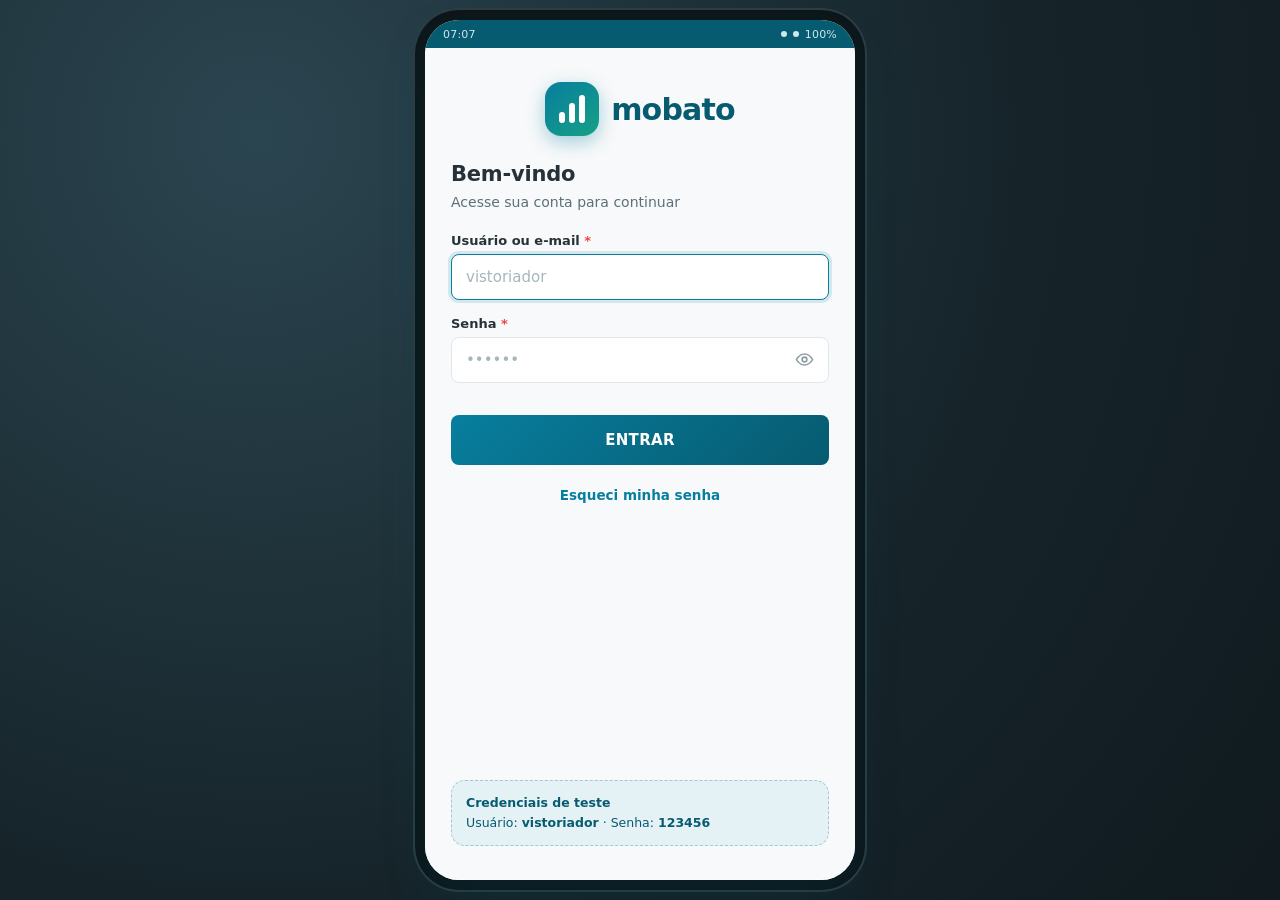
==== mobato-vistoria-single-file.html @ 7d68474b "Add files via upload" ====
<!DOCTYPE html>
<html lang="pt-BR">
<head>
  <meta charset="UTF-8">
  <meta name="viewport" content="width=device-width, initial-scale=1, maximum-scale=1, viewport-fit=cover">
  <meta name="description" content="Mobato — simulação de aplicativo de vistoria veicular para testes de QA.">
  <title>Mobato · Vistoria Veicular</title>
  <style>
/* =========================================================
   MOBATO — Vistoria Veicular
   Folha de estilo única (mobile first + moldura de celular)
   ========================================================= */

/* ---------- 1. Tokens ---------- */
:root {
  --petroleo: #075B70;
  --petroleo-escuro: #04424f;
  --azul: #087E9E;
  --azul-claro: #e4f1f5;
  --verde: #16A085;
  --sucesso: #22C55E;
  --sucesso-fundo: #e9fbf0;
  --erro: #EF4444;
  --erro-fundo: #fdecec;
  --alerta: #F59E0B;
  --alerta-fundo: #fef5e6;
  --cinza-claro: #F4F7F8;
  --cinza-borda: #dfe7ea;
  --cinza-medio: #8b9ba1;
  --texto: #263238;
  --texto-suave: #5d7079;
  --fundo: #F7F9FA;
  --branco: #ffffff;

  --raio-sm: 8px;
  --raio: 14px;
  --raio-lg: 20px;

  --sombra-sm: 0 1px 2px rgba(38, 50, 56, .06);
  --sombra: 0 2px 10px rgba(38, 50, 56, .08);
  --sombra-md: 0 6px 20px rgba(38, 50, 56, .12);
  --sombra-lg: 0 18px 40px rgba(4, 66, 79, .25);

  --fonte: "Segoe UI", system-ui, -apple-system, Roboto, "Helvetica Neue", Arial, sans-serif;

  --altura-header: 62px;
}

* { box-sizing: border-box; }

html, body {
  margin: 0;
  padding: 0;
  height: 100%;
}

body {
  font-family: var(--fonte);
  color: var(--texto);
  background: #1b2c33;
  background-image: radial-gradient(circle at 20% 15%, #2b4550 0%, #16242a 60%, #101a1f 100%);
  -webkit-font-smoothing: antialiased;
  display: flex;
  align-items: center;
  justify-content: center;
  overflow: hidden;
}

button, input, select, textarea { font-family: inherit; font-size: 100%; }

:focus-visible {
  outline: 3px solid var(--azul);
  outline-offset: 2px;
  border-radius: 4px;
}

/* ---------- 2. Moldura do celular ---------- */
.device-wrapper {
  display: flex;
  align-items: center;
  justify-content: center;
  width: 100%;
  height: 100%;
  padding: 20px;
}

.container-app {
  position: relative;
  width: 100%;
  max-width: 430px;
  height: 100%;
  max-height: 900px;
  min-height: 560px;
  background: var(--fundo);
  border-radius: 34px;
  overflow: hidden;
  box-shadow: var(--sombra-lg), 0 0 0 10px #0d161a, 0 0 0 12px #2c3d44;
  display: flex;
  flex-direction: column;
}

.status-bar {
  height: 28px;
  flex: 0 0 28px;
  background: var(--petroleo);
  color: #cfe7ed;
  display: flex;
  align-items: center;
  justify-content: space-between;
  padding: 0 18px;
  font-size: 11px;
  letter-spacing: .2px;
}
.status-bar .sb-icons { display: flex; gap: 6px; align-items: center; }
.status-bar .sb-dot { width: 6px; height: 6px; border-radius: 50%; background: #cfe7ed; }

.app-viewport {
  position: relative;
  flex: 1 1 auto;
  overflow: hidden;
}

@media (max-width: 520px) {
  body { background: var(--fundo); }
  .device-wrapper { padding: 0; }
  .container-app {
    max-width: 100%;
    max-height: none;
    border-radius: 0;
    box-shadow: none;
    height: 100%;
  }
}

/* ---------- 3. Telas ---------- */
.screen {
  position: absolute;
  inset: 0;
  display: none;
  flex-direction: column;
  background: var(--fundo);
}
.screen.active { display: flex; }

.app-header {
  flex: 0 0 auto;
  min-height: var(--altura-header);
  background: var(--petroleo);
  color: #fff;
  display: flex;
  align-items: center;
  gap: 10px;
  padding: 10px 16px;
}
.app-header .header-titles { min-width: 0; }
.app-header h1 {
  margin: 0;
  font-size: 17px;
  font-weight: 600;
  line-height: 1.2;
  white-space: nowrap;
  overflow: hidden;
  text-overflow: ellipsis;
}
.app-header p {
  margin: 2px 0 0;
  font-size: 11.5px;
  color: #b8d9e2;
  line-height: 1.2;
}
.app-header .header-spacer { margin-left: auto; }

.icon-btn {
  width: 38px;
  height: 38px;
  border: 0;
  border-radius: 50%;
  background: rgba(255, 255, 255, .12);
  color: #fff;
  display: inline-flex;
  align-items: center;
  justify-content: center;
  cursor: pointer;
  flex: 0 0 auto;
  transition: background .15s;
}
.icon-btn:hover { background: rgba(255, 255, 255, .22); }
.icon-btn svg { width: 20px; height: 20px; }

.screen-body {
  flex: 1 1 auto;
  overflow-y: auto;
  overflow-x: hidden;
  -webkit-overflow-scrolling: touch;
  padding: 20px 18px 28px;
}
.screen-footer {
  flex: 0 0 auto;
  padding: 12px 18px 16px;
  background: var(--branco);
  border-top: 1px solid var(--cinza-borda);
  box-shadow: 0 -4px 14px rgba(38, 50, 56, .06);
}

/* ---------- 4. Tipografia auxiliar ---------- */
.titulo-tela { margin: 0 0 6px; font-size: 21px; font-weight: 700; letter-spacing: -.2px; }
.subtitulo-tela { margin: 0 0 20px; font-size: 14px; color: var(--texto-suave); line-height: 1.5; max-width: 60ch; }
.secao-titulo {
  margin: 24px 0 10px;
  font-size: 12px;
  font-weight: 700;
  letter-spacing: .8px;
  color: var(--azul);
  text-transform: uppercase;
}
.secao-titulo:first-child { margin-top: 0; }
.texto-suave { color: var(--texto-suave); font-size: 13px; }

/* ---------- 5. Logo ---------- */
.logo {
  display: inline-flex;
  align-items: center;
  gap: 12px;
}
.logo-mark {
  width: 54px;
  height: 54px;
  border-radius: 16px;
  background: linear-gradient(140deg, var(--azul) 0%, var(--verde) 100%);
  display: flex;
  align-items: flex-end;
  justify-content: center;
  gap: 4px;
  padding: 13px 12px;
  box-shadow: 0 6px 18px rgba(8, 126, 158, .35);
}
.logo-mark span { width: 6px; background: #fff; border-radius: 3px; display: block; }
.logo-mark span:nth-child(1) { height: 40%; }
.logo-mark span:nth-child(2) { height: 72%; }
.logo-mark span:nth-child(3) { height: 100%; }
.logo-text { font-size: 30px; font-weight: 700; letter-spacing: -.8px; }
.logo-sm .logo-mark { width: 40px; height: 40px; border-radius: 12px; padding: 10px 9px; }
.logo-sm .logo-mark span { width: 4px; }
.logo-sm .logo-text { font-size: 22px; }

/* ---------- 6. Splash ---------- */
#screen-splash {
  background: linear-gradient(160deg, var(--petroleo) 0%, #056073 45%, var(--verde) 130%);
  align-items: center;
  justify-content: center;
  color: #fff;
  gap: 14px;
}
#screen-splash .logo-text { color: #fff; }
.splash-sub {
  font-size: 15px;
  letter-spacing: 3px;
  text-transform: uppercase;
  color: #b8e4dd;
  margin: 0;
}
.spinner {
  width: 28px;
  height: 28px;
  border: 3px solid rgba(255, 255, 255, .25);
  border-top-color: #fff;
  border-radius: 50%;
  animation: girar .8s linear infinite;
  margin-top: 26px;
}
.splash-versao { position: absolute; bottom: 24px; font-size: 11px; color: rgba(255, 255, 255, .6); }
@keyframes girar { to { transform: rotate(360deg); } }

/* ---------- 7. Login ---------- */
#screen-login .screen-body { padding: 34px 26px; display: flex; flex-direction: column; }
.login-topo { text-align: center; margin-bottom: 26px; }
.login-topo .logo { justify-content: center; }
.login-topo .logo-text { color: var(--petroleo); }
.login-dica {
  margin-top: auto;
  background: var(--azul-claro);
  border: 1px dashed #9ec9d6;
  border-radius: var(--raio);
  padding: 12px 14px;
  font-size: 12.5px;
  color: var(--petroleo);
  line-height: 1.6;
}
.login-dica strong { font-weight: 600; }
.link-btn {
  background: none;
  border: 0;
  color: var(--azul);
  font-size: 13.5px;
  font-weight: 600;
  cursor: pointer;
  padding: 10px;
  display: block;
  margin: 12px auto 0;
}
.link-btn:hover { text-decoration: underline; }

/* ---------- 8. Formulários ---------- */
.campo { margin-bottom: 16px; }
.campo label {
  display: block;
  font-size: 13px;
  font-weight: 600;
  margin-bottom: 6px;
  color: var(--texto);
}
.campo .obrigatorio { color: var(--erro); }
.campo input,
.campo select,
.campo textarea {
  width: 100%;
  padding: 13px 14px;
  border: 1.5px solid var(--cinza-borda);
  border-radius: var(--raio-sm);
  background: var(--branco);
  color: var(--texto);
  font-size: 15px;
  transition: border-color .15s, box-shadow .15s;
}
.campo textarea { resize: vertical; min-height: 78px; line-height: 1.5; }
.campo input:focus,
.campo select:focus,
.campo textarea:focus {
  border-color: var(--azul);
  box-shadow: 0 0 0 3px rgba(8, 126, 158, .15);
  outline: none;
}
.campo input::placeholder, .campo textarea::placeholder { color: #a7b6bc; }
.campo.erro input, .campo.erro select, .campo.erro textarea { border-color: var(--erro); background: #fffafa; }
.campo-erro {
  display: none;
  margin-top: 6px;
  font-size: 12.5px;
  color: var(--erro);
  line-height: 1.4;
}
.campo.erro .campo-erro { display: flex; gap: 5px; align-items: flex-start; }
.campo-ajuda { margin-top: 6px; font-size: 12px; color: var(--cinza-medio); }

.campo-senha { position: relative; }
.campo-senha input { padding-right: 46px; }
.toggle-senha {
  position: absolute;
  right: 6px;
  bottom: 5px;
  width: 38px;
  height: 38px;
  border: 0;
  background: none;
  color: var(--cinza-medio);
  cursor: pointer;
  border-radius: 50%;
  display: flex;
  align-items: center;
  justify-content: center;
}
.toggle-senha svg { width: 19px; height: 19px; }

.grid-2 { display: grid; grid-template-columns: 1fr 1fr; gap: 0 12px; }
.grid-2 .campo { min-width: 0; }

.alerta-inline {
  display: none;
  align-items: flex-start;
  gap: 9px;
  padding: 12px 14px;
  border-radius: var(--raio-sm);
  font-size: 13.5px;
  line-height: 1.45;
  margin-bottom: 16px;
}
.alerta-inline.visivel { display: flex; }
.alerta-inline svg { width: 18px; height: 18px; flex: 0 0 18px; margin-top: 1px; }
.alerta-inline.erro { background: var(--erro-fundo); color: #b42318; border: 1px solid #f7c9c9; }
.alerta-inline.sucesso { background: var(--sucesso-fundo); color: #14733c; border: 1px solid #b6ecca; }
.alerta-inline.info { background: var(--azul-claro); color: var(--petroleo); border: 1px solid #b6dbe6; }

/* ---------- 9. Botões ---------- */
.btn {
  width: 100%;
  border: 0;
  border-radius: var(--raio-sm);
  padding: 15px 18px;
  font-size: 15px;
  font-weight: 700;
  letter-spacing: .3px;
  cursor: pointer;
  display: inline-flex;
  align-items: center;
  justify-content: center;
  gap: 8px;
  transition: filter .15s, background .15s, transform .08s;
  min-height: 50px;
}
.btn:active { transform: scale(.99); }
.btn svg { width: 18px; height: 18px; }
.btn-primario { background: linear-gradient(135deg, var(--azul) 0%, var(--petroleo) 100%); color: #fff; }
.btn-primario:hover { filter: brightness(1.08); }
.btn-sucesso { background: var(--verde); color: #fff; }
.btn-sucesso:hover { filter: brightness(1.08); }
.btn-secundario { background: var(--branco); color: var(--petroleo); border: 1.5px solid var(--cinza-borda); }
.btn-secundario:hover { background: var(--cinza-claro); }
.btn-perigo { background: var(--erro); color: #fff; }
.btn-perigo:hover { filter: brightness(1.08); }
.btn-texto { background: none; color: var(--texto-suave); }
.btn-texto:hover { background: var(--cinza-claro); }
.btn[disabled] { opacity: .55; cursor: not-allowed; }
.btn-sm { min-height: 40px; padding: 10px 14px; font-size: 13px; }
.btns-linha { display: flex; gap: 10px; }

/* ---------- 10. Cards ---------- */
.card {
  background: var(--branco);
  border: 1px solid var(--cinza-borda);
  border-radius: var(--raio);
  box-shadow: var(--sombra-sm);
  padding: 16px;
  margin-bottom: 14px;
}
.card-titulo {
  display: flex;
  align-items: center;
  gap: 8px;
  font-size: 12px;
  font-weight: 700;
  letter-spacing: .7px;
  text-transform: uppercase;
  color: var(--azul);
  margin: 0 0 12px;
}
.card-titulo svg { width: 16px; height: 16px; }

.linha-dado {
  display: flex;
  justify-content: space-between;
  gap: 14px;
  padding: 9px 0;
  border-bottom: 1px solid #f0f4f5;
  font-size: 14px;
}
.linha-dado:last-child { border-bottom: 0; padding-bottom: 0; }
.linha-dado dt, .linha-dado .rotulo { color: var(--texto-suave); flex: 0 0 auto; }
.linha-dado dd, .linha-dado .valor { margin: 0; font-weight: 600; text-align: right; word-break: break-word; }

/* ---------- 11. Menu principal ---------- */
.menu-saudacao {
  background: linear-gradient(135deg, var(--petroleo) 0%, var(--azul) 100%);
  color: #fff;
  padding: 20px 18px 26px;
  margin: -20px -18px 0;
}
.menu-saudacao h2 { margin: 0 0 4px; font-size: 20px; font-weight: 700; }
.menu-saudacao p { margin: 0; font-size: 13px; color: #c6e4ec; }
.menu-stats { display: flex; gap: 10px; margin-top: 16px; }
.menu-stat {
  flex: 1;
  background: rgba(255, 255, 255, .13);
  border: 1px solid rgba(255, 255, 255, .18);
  border-radius: var(--raio-sm);
  padding: 10px 12px;
}
.menu-stat strong { display: block; font-size: 20px; line-height: 1.1; }
.menu-stat span { font-size: 11px; color: #c6e4ec; }

.menu-grid {
  display: grid;
  grid-template-columns: 1fr 1fr;
  gap: 12px;
  margin-top: 18px;
}
.menu-card {
  background: var(--branco);
  border: 1px solid var(--cinza-borda);
  border-radius: var(--raio);
  padding: 16px 14px;
  text-align: left;
  cursor: pointer;
  box-shadow: var(--sombra-sm);
  display: flex;
  flex-direction: column;
  gap: 10px;
  min-height: 112px;
  transition: box-shadow .15s, border-color .15s;
}
.menu-card:hover { box-shadow: var(--sombra); border-color: #c4d6dc; }
.menu-card .menu-icone {
  width: 42px;
  height: 42px;
  border-radius: 12px;
  background: var(--cinza-claro);
  color: var(--azul);
  display: flex;
  align-items: center;
  justify-content: center;
}
.menu-card .menu-icone svg { width: 22px; height: 22px; }
.menu-card strong { font-size: 15px; font-weight: 700; }
.menu-card small { display: block; font-size: 12px; color: var(--texto-suave); line-height: 1.35; margin-top: 2px; }
.menu-card.destaque {
  grid-column: 1 / -1;
  background: linear-gradient(120deg, var(--verde) 0%, #12897a 100%);
  border-color: transparent;
  color: #fff;
  box-shadow: 0 8px 22px rgba(22, 160, 133, .3);
  flex-direction: row;
  align-items: center;
  min-height: auto;
  padding: 18px 16px;
}
.menu-card.destaque .menu-icone { background: rgba(255, 255, 255, .2); color: #fff; flex: 0 0 42px; }
.menu-card.destaque small { color: #d6f5ee; }
.menu-card.destaque .seta { margin-left: auto; opacity: .85; }
.menu-card.destaque .seta svg { width: 20px; height: 20px; }
.menu-card.bloqueado .menu-icone { color: var(--cinza-medio); }

.rodape-app {
  margin-top: 22px;
  text-align: center;
  font-size: 11.5px;
  color: var(--cinza-medio);
}
.rodape-app button {
  background: none;
  border: 0;
  color: var(--cinza-medio);
  font-size: 11.5px;
  text-decoration: underline;
  cursor: pointer;
  padding: 6px;
}
.rodape-app button:hover { color: var(--erro); }

/* ---------- 12. Lista de opções (seleção de operação) ---------- */
.opcao-lista { display: flex; flex-direction: column; gap: 12px; }
.opcao-card {
  display: flex;
  align-items: center;
  gap: 14px;
  width: 100%;
  background: var(--branco);
  border: 1px solid var(--cinza-borda);
  border-radius: var(--raio);
  padding: 16px;
  cursor: pointer;
  text-align: left;
  box-shadow: var(--sombra-sm);
  transition: box-shadow .15s, border-color .15s;
}
.opcao-card:hover { box-shadow: var(--sombra); border-color: var(--azul); }
.opcao-card .op-icone {
  width: 46px;
  height: 46px;
  flex: 0 0 46px;
  border-radius: 13px;
  background: var(--azul-claro);
  color: var(--azul);
  display: flex;
  align-items: center;
  justify-content: center;
}
.opcao-card .op-icone svg { width: 23px; height: 23px; }
.opcao-card .op-texto { flex: 1; min-width: 0; }
.opcao-card strong { display: block; font-size: 15.5px; }
.opcao-card small { display: block; font-size: 12.5px; color: var(--texto-suave); margin-top: 3px; line-height: 1.4; }
.opcao-card .seta { color: var(--cinza-medio); display: flex; }
.opcao-card .seta svg { width: 18px; height: 18px; }

/* ---------- 13. Placa ---------- */
.placa-visual {
  background: #fff;
  border: 3px solid var(--texto);
  border-radius: 8px;
  padding: 6px 10px 8px;
  text-align: center;
  max-width: 210px;
  margin: 0 auto 18px;
  box-shadow: var(--sombra);
}
.placa-visual .placa-faixa {
  background: var(--petroleo);
  color: #fff;
  font-size: 8px;
  letter-spacing: 2px;
  border-radius: 3px 3px 0 0;
  margin: -6px -10px 6px;
  padding: 3px 0;
}
.placa-visual .placa-numero {
  font-size: 30px;
  font-weight: 700;
  letter-spacing: 3px;
  font-family: "Courier New", monospace;
}
#input-placa {
  text-transform: uppercase;
  letter-spacing: 4px;
  font-size: 20px;
  font-weight: 700;
  text-align: center;
  font-family: "Courier New", monospace;
}
.formatos-aceitos {
  display: flex;
  gap: 8px;
  justify-content: center;
  margin-bottom: 20px;
  flex-wrap: wrap;
}
.chip {
  background: var(--cinza-claro);
  border: 1px solid var(--cinza-borda);
  border-radius: 100px;
  padding: 5px 12px;
  font-size: 12px;
  color: var(--texto-suave);
}
.chip-placas { cursor: pointer; }
.chip-placas:hover { background: var(--azul-claro); border-color: var(--azul); color: var(--petroleo); }

/* ---------- 14. Checklist ---------- */
.progresso-topo {
  background: var(--branco);
  border-bottom: 1px solid var(--cinza-borda);
  padding: 14px 18px;
  flex: 0 0 auto;
}
.progresso-linha {
  display: flex;
  justify-content: space-between;
  align-items: baseline;
  margin-bottom: 8px;
}
.progresso-linha strong { font-size: 13px; font-weight: 700; }
.progresso-linha span { font-size: 12.5px; color: var(--texto-suave); }
.barra {
  height: 9px;
  background: var(--cinza-claro);
  border-radius: 100px;
  overflow: hidden;
}
.barra-preenchida {
  height: 100%;
  width: 0;
  background: linear-gradient(90deg, var(--azul), var(--verde));
  border-radius: 100px;
  transition: width .3s ease;
}
.progresso-legenda {
  display: flex;
  gap: 14px;
  margin-top: 9px;
  font-size: 11.5px;
  color: var(--texto-suave);
}
.progresso-legenda i { width: 9px; height: 9px; border-radius: 50%; display: inline-block; margin-right: 5px; }
.leg-ok { background: var(--sucesso); }
.leg-nok { background: var(--erro); }
.leg-pendente { background: #c5d0d4; }

.filtro-pendentes {
  display: none;
  align-items: center;
  justify-content: space-between;
  gap: 10px;
  background: var(--alerta-fundo);
  border: 1px solid #f5d9a5;
  border-radius: var(--raio-sm);
  padding: 10px 12px;
  margin-bottom: 14px;
  font-size: 13px;
  color: #92400e;
}
.filtro-pendentes.visivel { display: flex; }
.filtro-pendentes button {
  background: none;
  border: 0;
  color: #92400e;
  font-weight: 700;
  text-decoration: underline;
  cursor: pointer;
  font-size: 13px;
  white-space: nowrap;
}

.categoria {
  background: var(--branco);
  border: 1px solid var(--cinza-borda);
  border-radius: var(--raio);
  margin-bottom: 12px;
  overflow: hidden;
  box-shadow: var(--sombra-sm);
}
.categoria.tem-pendencia { border-color: #f1c98d; }
.categoria-header {
  width: 100%;
  display: flex;
  align-items: center;
  gap: 12px;
  background: none;
  border: 0;
  padding: 14px 16px;
  cursor: pointer;
  text-align: left;
}
.categoria-header:hover { background: #fbfdfd; }
.categoria-header .cat-icone {
  width: 36px;
  height: 36px;
  flex: 0 0 36px;
  border-radius: 10px;
  background: var(--cinza-claro);
  color: var(--azul);
  display: flex;
  align-items: center;
  justify-content: center;
}
.categoria-header .cat-icone svg { width: 19px; height: 19px; }
.categoria-header .cat-info { flex: 1; min-width: 0; }
.categoria-header .cat-nome { display: block; font-size: 14.5px; font-weight: 700; line-height: 1.25; }
.categoria-header .cat-contador { display: block; font-size: 12px; color: var(--texto-suave); margin-top: 3px; }
.categoria-header .cat-contador.completo { color: var(--verde); font-weight: 600; }
.categoria-header .chevron { color: var(--cinza-medio); transition: transform .2s; display: flex; }
.categoria-header .chevron svg { width: 18px; height: 18px; }
.categoria.aberta .chevron { transform: rotate(180deg); }
.cat-badge {
  font-size: 11px;
  font-weight: 700;
  border-radius: 100px;
  padding: 3px 8px;
  background: var(--erro-fundo);
  color: #b42318;
  margin-right: 4px;
}

.categoria-itens { display: none; border-top: 1px solid var(--cinza-borda); }
.categoria.aberta .categoria-itens { display: block; }

.item {
  padding: 14px 16px;
  border-bottom: 1px solid #f0f4f5;
}
.item:last-child { border-bottom: 0; }
.item.destacado { background: #fffaf0; }
.item-topo { display: flex; gap: 10px; align-items: flex-start; }
.item-status-bolinha {
  width: 10px;
  height: 10px;
  border-radius: 50%;
  background: #c5d0d4;
  margin-top: 5px;
  flex: 0 0 10px;
}
.item[data-status="ok"] .item-status-bolinha { background: var(--sucesso); }
.item[data-status="nok"] .item-status-bolinha { background: var(--erro); }
.item-nome { font-size: 14.5px; font-weight: 600; line-height: 1.3; }
.item-desc { font-size: 12.5px; color: var(--texto-suave); margin-top: 3px; line-height: 1.4; }

.item-acoes { display: flex; gap: 8px; margin-top: 11px; }
.btn-status {
  flex: 1;
  border: 1.5px solid var(--cinza-borda);
  background: var(--branco);
  color: var(--texto-suave);
  border-radius: var(--raio-sm);
  padding: 9px 8px;
  font-size: 13px;
  font-weight: 700;
  cursor: pointer;
  display: inline-flex;
  align-items: center;
  justify-content: center;
  gap: 6px;
  min-height: 42px;
  transition: all .15s;
}
.btn-status svg { width: 16px; height: 16px; }
.btn-status:hover { border-color: var(--cinza-medio); }
.btn-status[data-valor="ok"].ativo { background: var(--sucesso-fundo); border-color: var(--sucesso); color: #14733c; }
.btn-status[data-valor="nok"].ativo { background: var(--erro-fundo); border-color: var(--erro); color: #b42318; }

.item-obs { margin-top: 11px; }
.item-obs label { display: block; font-size: 12.5px; font-weight: 600; margin-bottom: 6px; color: #b42318; }
.item-obs textarea {
  width: 100%;
  border: 1.5px solid #f0c8c8;
  border-radius: var(--raio-sm);
  padding: 10px 12px;
  font-size: 14px;
  min-height: 66px;
  resize: vertical;
  background: #fffafa;
  line-height: 1.45;
}
.item-obs textarea:focus { border-color: var(--erro); outline: none; box-shadow: 0 0 0 3px rgba(239, 68, 68, .12); }
.item-obs .campo-erro { display: none; }
.item-obs.erro .campo-erro { display: block; }

/* ---------- 15. Lista de atendimentos ---------- */
.busca-wrapper { position: relative; margin-bottom: 16px; }
.busca-wrapper svg {
  position: absolute;
  left: 13px;
  top: 50%;
  transform: translateY(-50%);
  width: 18px;
  height: 18px;
  color: var(--cinza-medio);
  pointer-events: none;
}
.busca-wrapper input {
  width: 100%;
  padding: 13px 14px 13px 40px;
  border: 1.5px solid var(--cinza-borda);
  border-radius: var(--raio-sm);
  font-size: 14.5px;
  background: var(--branco);
}
.busca-wrapper input:focus { border-color: var(--azul); outline: none; box-shadow: 0 0 0 3px rgba(8, 126, 158, .15); }

.atendimento-card {
  width: 100%;
  text-align: left;
  background: var(--branco);
  border: 1px solid var(--cinza-borda);
  border-left: 4px solid var(--verde);
  border-radius: var(--raio);
  padding: 14px 16px;
  margin-bottom: 12px;
  cursor: pointer;
  box-shadow: var(--sombra-sm);
  transition: box-shadow .15s;
}
.atendimento-card:hover { box-shadow: var(--sombra); }
.atendimento-card .at-topo { display: flex; align-items: center; justify-content: space-between; gap: 10px; }
.at-placa {
  font-family: "Courier New", monospace;
  font-size: 16px;
  font-weight: 700;
  letter-spacing: 1.5px;
  background: var(--cinza-claro);
  border: 1px solid var(--cinza-borda);
  border-radius: 5px;
  padding: 3px 9px;
}
.badge {
  font-size: 11px;
  font-weight: 700;
  border-radius: 100px;
  padding: 4px 10px;
  white-space: nowrap;
}
.badge-sucesso { background: var(--sucesso-fundo); color: #14733c; }
.badge-erro { background: var(--erro-fundo); color: #b42318; }
.badge-neutro { background: var(--cinza-claro); color: var(--texto-suave); }
.atendimento-card .at-cliente { font-size: 15px; font-weight: 700; margin-top: 10px; }
.atendimento-card .at-veiculo { font-size: 13px; color: var(--texto-suave); margin-top: 2px; }
.atendimento-card .at-meta {
  display: flex;
  flex-wrap: wrap;
  gap: 6px 14px;
  margin-top: 10px;
  padding-top: 10px;
  border-top: 1px solid #f0f4f5;
  font-size: 12px;
  color: var(--texto-suave);
}
.atendimento-card .at-meta span { display: inline-flex; align-items: center; gap: 5px; }
.atendimento-card .at-meta svg { width: 13px; height: 13px; }

/* ---------- 16. Estado vazio ---------- */
.estado-vazio {
  display: flex;
  flex-direction: column;
  align-items: center;
  text-align: center;
  padding: 44px 20px;
}
.estado-vazio .ev-icone {
  width: 88px;
  height: 88px;
  border-radius: 50%;
  background: var(--azul-claro);
  color: var(--azul);
  display: flex;
  align-items: center;
  justify-content: center;
  margin-bottom: 20px;
}
.estado-vazio .ev-icone svg { width: 42px; height: 42px; }
.estado-vazio h3 { margin: 0 0 8px; font-size: 17px; }
.estado-vazio p { margin: 0 0 22px; font-size: 14px; color: var(--texto-suave); line-height: 1.5; max-width: 34ch; }
.estado-vazio .btn { max-width: 260px; }

/* ---------- 17. Detalhes ---------- */
.resumo-grid { display: grid; grid-template-columns: repeat(3, 1fr); gap: 10px; }
.resumo-box {
  background: var(--cinza-claro);
  border-radius: var(--raio-sm);
  padding: 12px 8px;
  text-align: center;
}
.resumo-box strong { display: block; font-size: 21px; line-height: 1.1; }
.resumo-box span { font-size: 11px; color: var(--texto-suave); }
.resumo-box.ok strong { color: var(--verde); }
.resumo-box.nok strong { color: var(--erro); }

.det-categoria { margin-bottom: 8px; }
.det-categoria h4 {
  margin: 18px 0 8px;
  font-size: 12px;
  letter-spacing: .7px;
  text-transform: uppercase;
  color: var(--azul);
}
.det-item {
  display: flex;
  gap: 10px;
  padding: 9px 0;
  border-bottom: 1px solid #f0f4f5;
  font-size: 14px;
  align-items: flex-start;
}
.det-item:last-child { border-bottom: 0; }
.det-item .det-icone { flex: 0 0 18px; margin-top: 1px; }
.det-item .det-icone svg { width: 18px; height: 18px; }
.det-item.ok .det-icone { color: var(--sucesso); }
.det-item.nok .det-icone { color: var(--erro); }
.det-item .det-nome { flex: 1; }
.det-item .det-obs {
  display: block;
  margin-top: 4px;
  font-size: 12.5px;
  color: #b42318;
  background: var(--erro-fundo);
  border-radius: 6px;
  padding: 7px 9px;
  line-height: 1.45;
}
.det-item .det-status { font-size: 11.5px; font-weight: 700; flex: 0 0 auto; }
.det-item.ok .det-status { color: var(--verde); }
.det-item.nok .det-status { color: var(--erro); }

/* ---------- 18. Modais ---------- */
.modal-overlay {
  position: absolute;
  inset: 0;
  background: rgba(15, 33, 40, .55);
  display: none;
  align-items: center;
  justify-content: center;
  padding: 22px;
  z-index: 50;
}
.modal-overlay.aberto { display: flex; animation: fade .18s ease; }
.modal {
  background: var(--branco);
  border-radius: var(--raio-lg);
  width: 100%;
  max-width: 360px;
  max-height: 88%;
  overflow-y: auto;
  padding: 24px 22px 20px;
  text-align: center;
  box-shadow: var(--sombra-md);
  animation: subir .22s cubic-bezier(.2, .8, .3, 1);
}
.modal-icone {
  width: 66px;
  height: 66px;
  border-radius: 50%;
  display: flex;
  align-items: center;
  justify-content: center;
  margin: 0 auto 16px;
}
.modal-icone svg { width: 34px; height: 34px; }
.modal-icone.sucesso { background: var(--sucesso-fundo); color: var(--sucesso); animation: pulsar .5s ease; }
.modal-icone.alerta { background: var(--alerta-fundo); color: var(--alerta); }
.modal-icone.erro { background: var(--erro-fundo); color: var(--erro); }
.modal-icone.info { background: var(--azul-claro); color: var(--azul); }
.modal h3 { margin: 0 0 8px; font-size: 18.5px; }
.modal p { margin: 0 0 16px; font-size: 14px; color: var(--texto-suave); line-height: 1.55; }
.modal .modal-extra { text-align: left; margin-bottom: 18px; }
.modal .modal-botoes { display: flex; flex-direction: column; gap: 9px; }
.modal .modal-botoes.linha { flex-direction: row; }
.modal .modal-botoes.linha .btn { flex: 1; }

.modal-resumo {
  background: var(--cinza-claro);
  border-radius: var(--raio-sm);
  padding: 12px 14px;
}
.modal-resumo .linha-dado { border-color: #e3ebed; font-size: 13.5px; }

.check-anim {
  stroke-dasharray: 48;
  stroke-dashoffset: 48;
  animation: tracar .5s .12s ease forwards;
}

@keyframes fade { from { opacity: 0; } to { opacity: 1; } }
@keyframes subir { from { opacity: 0; transform: translateY(16px) scale(.97); } to { opacity: 1; transform: none; } }
@keyframes pulsar { 0% { transform: scale(.6); opacity: 0; } 60% { transform: scale(1.08); } 100% { transform: scale(1); opacity: 1; } }
@keyframes tracar { to { stroke-dashoffset: 0; } }

/* ---------- 19. Toast ---------- */
.toast-area {
  position: absolute;
  left: 16px;
  right: 16px;
  bottom: 18px;
  z-index: 60;
  display: flex;
  flex-direction: column;
  gap: 8px;
  pointer-events: none;
}
.toast {
  display: flex;
  align-items: flex-start;
  gap: 10px;
  background: #16323a;
  color: #fff;
  border-radius: var(--raio-sm);
  padding: 13px 15px;
  font-size: 13.5px;
  line-height: 1.45;
  box-shadow: var(--sombra-md);
  animation: subir .2s ease;
}
.toast svg { width: 18px; height: 18px; flex: 0 0 18px; margin-top: 1px; }
.toast.sucesso { background: #14663c; }
.toast.erro { background: #9b2222; }
.toast.info { background: var(--petroleo); }
.toast.saindo { animation: fade .25s ease reverse forwards; }

/* ---------- 20. Utilitários ---------- */
.mt-0 { margin-top: 0; }
.mt-16 { margin-top: 16px; }
.mb-0 { margin-bottom: 0; }
.escondido { display: none !important; }
.sr-only {
  position: absolute;
  width: 1px; height: 1px;
  padding: 0; margin: -1px;
  overflow: hidden;
  clip: rect(0 0 0 0);
  white-space: nowrap;
  border: 0;
}

@media (prefers-reduced-motion: reduce) {
  *, *::before, *::after {
    animation-duration: .001ms !important;
    animation-iteration-count: 1 !important;
    transition-duration: .001ms !important;
  }
}

</style>
  <link rel="icon" href="data:image/svg+xml,<svg xmlns='http://www.w3.org/2000/svg' viewBox='0 0 100 100'><rect width='100' height='100' rx='24' fill='%23087E9E'/><rect x='24' y='54' width='12' height='24' rx='6' fill='white'/><rect x='44' y='38' width='12' height='40' rx='6' fill='white'/><rect x='64' y='22' width='12' height='56' rx='6' fill='white'/></svg>">
</head>
<body>

<div class="device-wrapper">
  <div class="container-app" data-testid="app-container">

    <div class="status-bar" aria-hidden="true">
      <span id="status-hora">09:41</span>
      <span class="sb-icons"><span class="sb-dot"></span><span class="sb-dot"></span><span>100%</span></span>
    </div>

    <div class="app-viewport">

      <!-- ============ SPLASH ============ -->
      <section class="screen active" id="screen-splash" data-testid="screen-splash" aria-label="Carregando aplicativo">
        <div class="logo">
          <div class="logo-mark"><span></span><span></span><span></span></div>
          <div class="logo-text">mobato</div>
        </div>
        <p class="splash-sub">Vistoria Veicular</p>
        <div class="spinner" role="status" aria-label="Carregando"></div>
        <p class="splash-versao">Versão 1.0.0 · ambiente de testes</p>
      </section>

      <!-- ============ LOGIN ============ -->
      <section class="screen" id="screen-login" data-testid="screen-login" aria-label="Acessar conta">
        <div class="screen-body">
          <div class="login-topo">
            <div class="logo">
              <div class="logo-mark"><span></span><span></span><span></span></div>
              <div class="logo-text">mobato</div>
            </div>
          </div>

          <h2 class="titulo-tela">Bem-vindo</h2>
          <p class="subtitulo-tela">Acesse sua conta para continuar</p>

          <div class="alerta-inline erro" id="login-alerta" role="alert" data-testid="login-error"></div>

          <form id="form-login" novalidate>
            <div class="campo" id="campo-usuario">
              <label for="login-usuario">Usuário ou e-mail <span class="obrigatorio" aria-hidden="true">*</span></label>
              <input type="text" id="login-usuario" name="usuario" autocomplete="username"
                     placeholder="vistoriador" data-testid="login-username"
                     aria-describedby="erro-usuario" autocapitalize="none" spellcheck="false">
              <p class="campo-erro" id="erro-usuario" data-testid="login-username-error"></p>
            </div>

            <div class="campo campo-senha" id="campo-senha">
              <label for="login-senha">Senha <span class="obrigatorio" aria-hidden="true">*</span></label>
              <input type="password" id="login-senha" name="senha" autocomplete="current-password"
                     placeholder="••••••" data-testid="login-password" aria-describedby="erro-senha">
              <button type="button" class="toggle-senha" id="btn-toggle-senha"
                      aria-label="Mostrar senha" data-testid="login-toggle-password"></button>
              <p class="campo-erro" id="erro-senha" data-testid="login-password-error"></p>
            </div>

            <button type="submit" class="btn btn-primario mt-16" data-testid="login-submit">ENTRAR</button>
            <button type="button" class="link-btn" id="btn-esqueci-senha" data-testid="login-forgot">Esqueci minha senha</button>
          </form>

          <div class="login-dica">
            <strong>Credenciais de teste</strong><br>
            Usuário: <strong>vistoriador</strong> · Senha: <strong>123456</strong>
          </div>
        </div>
      </section>

      <!-- ============ MENU ============ -->
      <section class="screen" id="screen-menu" data-testid="screen-menu" aria-label="Menu principal">
        <header class="app-header">
          <div class="logo logo-sm">
            <div class="logo-mark"><span></span><span></span><span></span></div>
          </div>
          <div class="header-titles">
            <h1>Menu</h1>
            <p>Dealer Mobato · Florianópolis</p>
          </div>
          <div class="header-spacer"></div>
          <button class="icon-btn" id="btn-sair" aria-label="Sair da conta" data-testid="logout"></button>
        </header>

        <div class="screen-body">
          <div class="menu-saudacao">
            <h2 id="menu-nome-usuario">Olá, vistoriador</h2>
            <p>O que você deseja fazer agora?</p>
            <div class="menu-stats">
              <div class="menu-stat">
                <strong id="stat-atendimentos" data-testid="stat-appointments">0</strong>
                <span>vistorias concluídas</span>
              </div>
              <div class="menu-stat">
                <strong id="stat-veiculos" data-testid="stat-vehicles">0</strong>
                <span>veículos cadastrados</span>
              </div>
            </div>
          </div>

          <div class="menu-grid" id="menu-grid">
            <button class="menu-card destaque" data-menu="vistoria" data-testid="menu-vistoria">
              <span class="menu-icone" data-icone="clipboard"></span>
              <span>
                <strong>Vistoria</strong>
                <small>Checklists e atendimentos</small>
              </span>
              <span class="seta" data-icone="chevron-right"></span>
            </button>

            <button class="menu-card bloqueado" data-menu="clientes" data-testid="menu-clientes">
              <span class="menu-icone" data-icone="users"></span>
              <span><strong>Clientes</strong><small>Cadastro e histórico</small></span>
            </button>

            <button class="menu-card bloqueado" data-menu="veiculos" data-testid="menu-veiculos">
              <span class="menu-icone" data-icone="car"></span>
              <span><strong>Veículos</strong><small>Frota e documentos</small></span>
            </button>

            <button class="menu-card bloqueado" data-menu="relatorios" data-testid="menu-relatorios">
              <span class="menu-icone" data-icone="chart"></span>
              <span><strong>Relatórios</strong><small>Indicadores da equipe</small></span>
            </button>

            <button class="menu-card bloqueado" data-menu="configuracoes" data-testid="menu-configuracoes">
              <span class="menu-icone" data-icone="settings"></span>
              <span><strong>Configurações</strong><small>Preferências do app</small></span>
            </button>
          </div>

          <div class="rodape-app">
            Mobato QA Sandbox · v1.0.0<br>
            <button type="button" id="btn-limpar-dados" data-testid="clear-data">Limpar dados de teste</button>
          </div>
        </div>
      </section>

      <!-- ============ VISTORIA (seleção de operação) ============ -->
      <section class="screen" id="screen-vistoria" data-testid="screen-vistoria" aria-label="Seleção de operação">
        <header class="app-header">
          <button class="icon-btn" data-back aria-label="Voltar" data-testid="back-vistoria"></button>
          <div class="header-titles">
            <h1>Vistoria</h1>
            <p>Seleção de operação</p>
          </div>
        </header>

        <div class="screen-body">
          <h2 class="titulo-tela">Seleção de operação</h2>
          <p class="subtitulo-tela">Escolha como deseja continuar.</p>

          <div class="opcao-lista">
            <button class="opcao-card" id="btn-novo-checklist" data-testid="option-new-checklist">
              <span class="op-icone" data-icone="clipboard-plus"></span>
              <span class="op-texto">
                <strong>Novo Checklist</strong>
                <small>Iniciar uma nova vistoria veicular</small>
              </span>
              <span class="seta" data-icone="chevron-right"></span>
            </button>

            <button class="opcao-card" id="btn-consultar-atendimentos" data-testid="option-appointments">
              <span class="op-icone" data-icone="search-list"></span>
              <span class="op-texto">
                <strong>Consultar Atendimentos</strong>
                <small>Consultar vistorias já realizadas</small>
              </span>
              <span class="seta" data-icone="chevron-right"></span>
            </button>
          </div>
        </div>
      </section>

      <!-- ============ NOVO CHECKLIST (placa) ============ -->
      <section class="screen" id="screen-novo-checklist" data-testid="screen-new-checklist" aria-label="Novo checklist">
        <header class="app-header">
          <button class="icon-btn" data-back aria-label="Voltar" data-testid="back-new-checklist"></button>
          <div class="header-titles">
            <h1>Novo Checklist</h1>
            <p>Identificação do veículo</p>
          </div>
        </header>

        <div class="screen-body">
          <h2 class="titulo-tela">Novo Checklist</h2>
          <p class="subtitulo-tela">Informe a placa do veículo para iniciar a vistoria.</p>

          <div class="alerta-inline sucesso" id="placa-alerta-sucesso" role="status" data-testid="vehicle-found"></div>
          <div class="alerta-inline erro" id="placa-alerta-erro" role="alert" data-testid="plate-error-banner"></div>

          <form id="form-placa" novalidate>
            <div class="campo" id="campo-placa">
              <label for="input-placa">Placa do veículo <span class="obrigatorio" aria-hidden="true">*</span></label>
              <input type="text" id="input-placa" name="placa" placeholder="ABC1D23" maxlength="8"
                     inputmode="text" autocomplete="off" spellcheck="false"
                     data-testid="plate-input" aria-describedby="erro-placa ajuda-placa">
              <p class="campo-erro" id="erro-placa" data-testid="plate-input-error"></p>
              <p class="campo-ajuda" id="ajuda-placa">Padrão antigo (ABC-1234) ou Mercosul (ABC1D23).</p>
            </div>

            <div class="formatos-aceitos" id="chips-placas-teste"></div>

            <button type="submit" class="btn btn-primario" data-testid="plate-submit">CONTINUAR</button>
          </form>

          <div id="placa-resultado" class="escondido" data-testid="plate-result"></div>
        </div>
      </section>

      <!-- ============ CADASTRO ============ -->
      <section class="screen" id="screen-cadastro" data-testid="screen-registration" aria-label="Novo cadastro">
        <header class="app-header">
          <button class="icon-btn" data-back aria-label="Voltar" data-testid="back-registration"></button>
          <div class="header-titles">
            <h1>Novo cadastro</h1>
            <p>Cliente e veículo</p>
          </div>
        </header>

        <div class="screen-body">
          <div class="alerta-inline erro" id="cadastro-alerta" role="alert" data-testid="registration-error"></div>

          <form id="form-cadastro" novalidate data-testid="vehicle-registration-form">

            <h3 class="secao-titulo">Cliente</h3>
            <div class="card">
              <div class="campo" data-campo="cli-nome">
                <label for="cli-nome">Nome completo <span class="obrigatorio">*</span></label>
                <input type="text" id="cli-nome" data-testid="customer-name" aria-describedby="err-cli-nome">
                <p class="campo-erro" id="err-cli-nome"></p>
              </div>
              <div class="campo" data-campo="cli-cpf">
                <label for="cli-cpf">CPF <span class="obrigatorio">*</span></label>
                <input type="text" id="cli-cpf" inputmode="numeric" placeholder="000.000.000-00" maxlength="14"
                       data-mask="cpf" data-testid="customer-cpf" aria-describedby="err-cli-cpf">
                <p class="campo-erro" id="err-cli-cpf"></p>
              </div>
              <div class="grid-2">
                <div class="campo" data-campo="cli-nascimento">
                  <label for="cli-nascimento">Data de nascimento</label>
                  <input type="text" id="cli-nascimento" inputmode="numeric" placeholder="00/00/0000" maxlength="10"
                         data-mask="data" data-testid="customer-birthdate" aria-describedby="err-cli-nascimento">
                  <p class="campo-erro" id="err-cli-nascimento"></p>
                </div>
                <div class="campo" data-campo="cli-telefone">
                  <label for="cli-telefone">Telefone <span class="obrigatorio">*</span></label>
                  <input type="text" id="cli-telefone" inputmode="numeric" placeholder="(00) 00000-0000" maxlength="15"
                         data-mask="telefone" data-testid="customer-phone" aria-describedby="err-cli-telefone">
                  <p class="campo-erro" id="err-cli-telefone"></p>
                </div>
              </div>
              <div class="campo" data-campo="cli-email">
                <label for="cli-email">E-mail</label>
                <input type="email" id="cli-email" placeholder="nome@email.com"
                       data-testid="customer-email" aria-describedby="err-cli-email" autocapitalize="none">
                <p class="campo-erro" id="err-cli-email"></p>
              </div>
              <div class="grid-2">
                <div class="campo" data-campo="cli-cep">
                  <label for="cli-cep">CEP</label>
                  <input type="text" id="cli-cep" inputmode="numeric" placeholder="00000-000" maxlength="9"
                         data-mask="cep" data-testid="customer-zip" aria-describedby="err-cli-cep">
                  <p class="campo-erro" id="err-cli-cep"></p>
                </div>
                <div class="campo" data-campo="cli-numero">
                  <label for="cli-numero">Número</label>
                  <input type="text" id="cli-numero" inputmode="numeric" placeholder="123"
                         data-testid="customer-number" aria-describedby="err-cli-numero">
                  <p class="campo-erro" id="err-cli-numero"></p>
                </div>
              </div>
              <div class="campo" data-campo="cli-endereco">
                <label for="cli-endereco">Endereço</label>
                <input type="text" id="cli-endereco" placeholder="Rua, avenida..."
                       data-testid="customer-address" aria-describedby="err-cli-endereco">
                <p class="campo-erro" id="err-cli-endereco"></p>
              </div>
              <div class="grid-2">
                <div class="campo" data-campo="cli-cidade">
                  <label for="cli-cidade">Cidade</label>
                  <input type="text" id="cli-cidade" data-testid="customer-city" aria-describedby="err-cli-cidade">
                  <p class="campo-erro" id="err-cli-cidade"></p>
                </div>
                <div class="campo" data-campo="cli-estado">
                  <label for="cli-estado">Estado</label>
                  <select id="cli-estado" data-testid="customer-state" aria-describedby="err-cli-estado">
                    <option value="">Selecione</option>
                  </select>
                  <p class="campo-erro" id="err-cli-estado"></p>
                </div>
              </div>
            </div>

            <h3 class="secao-titulo">Veículo</h3>
            <div class="card">
              <div class="campo" data-campo="vei-placa">
                <label for="vei-placa">Placa <span class="obrigatorio">*</span></label>
                <input type="text" id="vei-placa" placeholder="ABC1D23" maxlength="8" spellcheck="false"
                       data-testid="vehicle-plate" aria-describedby="err-vei-placa">
                <p class="campo-erro" id="err-vei-placa"></p>
              </div>
              <div class="grid-2">
                <div class="campo" data-campo="vei-marca">
                  <label for="vei-marca">Marca <span class="obrigatorio">*</span></label>
                  <input type="text" id="vei-marca" placeholder="Fiat" data-testid="vehicle-brand" aria-describedby="err-vei-marca">
                  <p class="campo-erro" id="err-vei-marca"></p>
                </div>
                <div class="campo" data-campo="vei-modelo">
                  <label for="vei-modelo">Modelo <span class="obrigatorio">*</span></label>
                  <input type="text" id="vei-modelo" placeholder="Pulse" data-testid="vehicle-model" aria-describedby="err-vei-modelo">
                  <p class="campo-erro" id="err-vei-modelo"></p>
                </div>
              </div>
              <div class="campo" data-campo="vei-versao">
                <label for="vei-versao">Versão</label>
                <input type="text" id="vei-versao" placeholder="Impetus 1.0 Turbo" data-testid="vehicle-version" aria-describedby="err-vei-versao">
                <p class="campo-erro" id="err-vei-versao"></p>
              </div>
              <div class="grid-2">
                <div class="campo" data-campo="vei-ano-fab">
                  <label for="vei-ano-fab">Ano fabricação <span class="obrigatorio">*</span></label>
                  <input type="text" id="vei-ano-fab" inputmode="numeric" placeholder="2023" maxlength="4"
                         data-mask="ano" data-testid="vehicle-manufacture-year" aria-describedby="err-vei-ano-fab">
                  <p class="campo-erro" id="err-vei-ano-fab"></p>
                </div>
                <div class="campo" data-campo="vei-ano-mod">
                  <label for="vei-ano-mod">Ano modelo <span class="obrigatorio">*</span></label>
                  <input type="text" id="vei-ano-mod" inputmode="numeric" placeholder="2024" maxlength="4"
                         data-mask="ano" data-testid="vehicle-model-year" aria-describedby="err-vei-ano-mod">
                  <p class="campo-erro" id="err-vei-ano-mod"></p>
                </div>
              </div>
              <div class="campo" data-campo="vei-cor">
                <label for="vei-cor">Cor <span class="obrigatorio">*</span></label>
                <input type="text" id="vei-cor" placeholder="Prata" data-testid="vehicle-color" aria-describedby="err-vei-cor">
                <p class="campo-erro" id="err-vei-cor"></p>
              </div>
              <div class="grid-2">
                <div class="campo" data-campo="vei-renavam">
                  <label for="vei-renavam">RENAVAM</label>
                  <input type="text" id="vei-renavam" inputmode="numeric" maxlength="11" placeholder="00000000000"
                         data-mask="numero" data-testid="vehicle-renavam" aria-describedby="err-vei-renavam">
                  <p class="campo-erro" id="err-vei-renavam"></p>
                </div>
                <div class="campo" data-campo="vei-combustivel">
                  <label for="vei-combustivel">Combustível</label>
                  <select id="vei-combustivel" data-testid="vehicle-fuel" aria-describedby="err-vei-combustivel">
                    <option value="">Selecione</option>
                    <option>Flex</option>
                    <option>Gasolina</option>
                    <option>Etanol</option>
                    <option>Diesel</option>
                    <option>GNV</option>
                    <option>Híbrido</option>
                    <option>Elétrico</option>
                  </select>
                  <p class="campo-erro" id="err-vei-combustivel"></p>
                </div>
              </div>
              <div class="campo" data-campo="vei-chassi">
                <label for="vei-chassi">Chassi</label>
                <input type="text" id="vei-chassi" maxlength="17" placeholder="9BW000000X0000000" spellcheck="false"
                       data-testid="vehicle-chassis" aria-describedby="err-vei-chassi">
                <p class="campo-erro" id="err-vei-chassi"></p>
              </div>
            </div>

            <p class="texto-suave" style="margin:0 0 4px">Campos com <span class="obrigatorio">*</span> são obrigatórios.</p>
          </form>
        </div>

        <div class="screen-footer">
          <button type="button" class="btn btn-primario" id="btn-salvar-cadastro" data-testid="registration-submit">
            CADASTRAR E CONTINUAR
          </button>
        </div>
      </section>

      <!-- ============ DADOS DA VISTORIA ============ -->
      <section class="screen" id="screen-dados" data-testid="screen-data" aria-label="Dados da vistoria">
        <header class="app-header">
          <button class="icon-btn" data-back aria-label="Voltar" data-testid="back-data"></button>
          <div class="header-titles">
            <h1>Dados da vistoria</h1>
            <p>Confirme antes de iniciar</p>
          </div>
        </header>

        <div class="screen-body">
          <div id="dados-conteudo"></div>

          <h3 class="secao-titulo">Quilometragem</h3>
          <div class="card">
            <div class="campo mb-0" id="campo-km">
              <label for="input-km">KM informado <span class="obrigatorio">*</span></label>
              <input type="text" id="input-km" inputmode="numeric" placeholder="Ex.: 45.230" maxlength="9"
                     data-testid="km-input" aria-describedby="erro-km ajuda-km">
              <p class="campo-erro" id="erro-km" data-testid="km-error"></p>
              <p class="campo-ajuda" id="ajuda-km">Somente números. O odômetro deve ser conferido no painel.</p>
            </div>
          </div>
        </div>

        <div class="screen-footer">
          <button type="button" class="btn btn-primario" id="btn-iniciar-checklist" data-testid="start-checklist">
            INICIAR CHECKLIST
          </button>
        </div>
      </section>

      <!-- ============ CHECKLIST ============ -->
      <section class="screen" id="screen-checklist" data-testid="screen-checklist" aria-label="Checklist de vistoria">
        <header class="app-header">
          <button class="icon-btn" data-back aria-label="Voltar" data-testid="back-checklist"></button>
          <div class="header-titles">
            <h1>Checklist de vistoria</h1>
            <p id="checklist-subtitulo">—</p>
          </div>
        </header>

        <div class="progresso-topo">
          <div class="progresso-linha">
            <strong>Progresso da vistoria</strong>
            <span id="progresso-percentual" data-testid="progress-percent">0% concluído</span>
          </div>
          <div class="barra" role="progressbar" aria-valuemin="0" aria-valuemax="100" aria-valuenow="0" id="barra-progresso">
            <div class="barra-preenchida" id="barra-preenchida"></div>
          </div>
          <div class="progresso-legenda">
            <span data-testid="progress-count"><span id="progresso-itens">0 de 0 itens</span></span>
            <span><i class="leg-ok"></i><span id="contador-ok">0</span> OK</span>
            <span><i class="leg-nok"></i><span id="contador-nok">0</span> não OK</span>
          </div>
        </div>

        <div class="screen-body">
          <div class="filtro-pendentes" id="filtro-pendentes">
            <span id="filtro-pendentes-texto">Exibindo apenas categorias com pendências.</span>
            <button type="button" id="btn-limpar-filtro">Mostrar tudo</button>
          </div>
          <div id="checklist-container" data-testid="checklist-container"></div>
        </div>

        <div class="screen-footer">
          <button type="button" class="btn btn-sucesso" id="btn-concluir-vistoria" data-testid="finish-checklist">
            CONCLUIR VISTORIA
          </button>
        </div>
      </section>

      <!-- ============ ATENDIMENTOS ============ -->
      <section class="screen" id="screen-atendimentos" data-testid="screen-appointments" aria-label="Consultar atendimentos">
        <header class="app-header">
          <button class="icon-btn" data-back aria-label="Voltar" data-testid="back-appointments"></button>
          <div class="header-titles">
            <h1>Consultar atendimentos</h1>
            <p id="atendimentos-subtitulo">Vistorias realizadas</p>
          </div>
        </header>

        <div class="screen-body">
          <div class="busca-wrapper" id="busca-wrapper">
            <span data-icone="search"></span>
            <input type="search" id="input-busca-atendimentos" placeholder="Buscar por placa, cliente ou veículo"
                   aria-label="Buscar atendimentos" data-testid="appointments-search">
          </div>
          <div id="atendimentos-lista" data-testid="appointments-list"></div>
        </div>
      </section>

      <!-- ============ DETALHES ============ -->
      <section class="screen" id="screen-detalhes" data-testid="screen-details" aria-label="Detalhes do atendimento">
        <header class="app-header">
          <button class="icon-btn" data-back aria-label="Voltar" data-testid="back-details"></button>
          <div class="header-titles">
            <h1>Detalhes do atendimento</h1>
            <p id="detalhes-subtitulo">—</p>
          </div>
        </header>

        <div class="screen-body" id="detalhes-conteudo"></div>

        <div class="screen-footer">
          <button type="button" class="btn btn-secundario" id="btn-voltar-lista" data-testid="details-back-list">
            VOLTAR À LISTA
          </button>
        </div>
      </section>

      <!-- ============ MODAIS E TOASTS ============ -->
      <div class="modal-overlay" id="modal-overlay" role="dialog" aria-modal="true" aria-labelledby="modal-titulo">
        <div class="modal" id="modal-caixa" data-testid="modal"></div>
      </div>

      <div class="toast-area" id="toast-area" aria-live="polite" aria-atomic="false"></div>

    </div><!-- /app-viewport -->
  </div><!-- /container-app -->
</div><!-- /device-wrapper -->

<script>
/* =========================================================
   MOBATO — Vistoria Veicular
   Simulação de app mobile para testes manuais de QA.
   JavaScript puro, sem dependências externas.
   ========================================================= */
(function () {
  'use strict';

  /* =======================================================
     1. ÍCONES (SVG inline)
     ======================================================= */
  const SVG = (p, extra) =>
    `<svg viewBox="0 0 24 24" fill="none" stroke="currentColor" stroke-width="2" ` +
    `stroke-linecap="round" stroke-linejoin="round" aria-hidden="true" focusable="false"${extra || ''}>${p}</svg>`;

  const ICONS = {
    'arrow-left': SVG('<path d="M19 12H5"/><path d="M12 19l-7-7 7-7"/>'),
    'chevron-right': SVG('<path d="M9 18l6-6-6-6"/>'),
    'chevron-down': SVG('<path d="M6 9l6 6 6-6"/>'),
    'clipboard': SVG('<rect x="8" y="2" width="8" height="4" rx="1"/><path d="M16 4h2a2 2 0 0 1 2 2v14a2 2 0 0 1-2 2H6a2 2 0 0 1-2-2V6a2 2 0 0 1 2-2h2"/><path d="M9 12h6M9 16h4"/>'),
    'clipboard-plus': SVG('<rect x="8" y="2" width="8" height="4" rx="1"/><path d="M16 4h2a2 2 0 0 1 2 2v14a2 2 0 0 1-2 2H6a2 2 0 0 1-2-2V6a2 2 0 0 1 2-2h2"/><path d="M12 11v6M9 14h6"/>'),
    'search-list': SVG('<path d="M4 6h10M4 12h6M4 18h5"/><circle cx="16.5" cy="15.5" r="3.5"/><path d="M19 18l2.5 2.5"/>'),
    'search': SVG('<circle cx="11" cy="11" r="7"/><path d="M20 20l-3.6-3.6"/>'),
    'users': SVG('<path d="M16 21v-2a4 4 0 0 0-4-4H6a4 4 0 0 0-4 4v2"/><circle cx="9" cy="7" r="4"/><path d="M22 21v-2a4 4 0 0 0-3-3.87"/><path d="M16 3.13a4 4 0 0 1 0 7.75"/>'),
    'car': SVG('<path d="M5 17h14"/><path d="M3 13l1.8-5.1A2 2 0 0 1 6.7 6.5h10.6a2 2 0 0 1 1.9 1.4L21 13v4a1 1 0 0 1-1 1h-1a1 1 0 0 1-1-1v-1H6v1a1 1 0 0 1-1 1H4a1 1 0 0 1-1-1z"/><circle cx="7.5" cy="13.5" r=".6" fill="currentColor"/><circle cx="16.5" cy="13.5" r=".6" fill="currentColor"/>'),
    'chart': SVG('<path d="M3 3v18h18"/><rect x="7" y="11" width="3" height="6" rx="1"/><rect x="12.5" y="7" width="3" height="10" rx="1"/><rect x="18" y="13" width="3" height="4" rx="1"/>'),
    'settings': SVG('<circle cx="12" cy="12" r="3"/><path d="M19.4 15a1.7 1.7 0 0 0 .3 1.9l.1.1a2 2 0 1 1-2.8 2.8l-.1-.1a1.7 1.7 0 0 0-1.9-.3 1.7 1.7 0 0 0-1 1.5V21a2 2 0 1 1-4 0v-.1a1.7 1.7 0 0 0-1.1-1.5 1.7 1.7 0 0 0-1.9.3l-.1.1a2 2 0 1 1-2.8-2.8l.1-.1a1.7 1.7 0 0 0 .3-1.9 1.7 1.7 0 0 0-1.5-1H3a2 2 0 1 1 0-4h.1A1.7 1.7 0 0 0 4.6 8.6a1.7 1.7 0 0 0-.3-1.9l-.1-.1a2 2 0 1 1 2.8-2.8l.1.1a1.7 1.7 0 0 0 1.9.3H9a1.7 1.7 0 0 0 1-1.5V3a2 2 0 1 1 4 0v.1a1.7 1.7 0 0 0 1 1.5 1.7 1.7 0 0 0 1.9-.3l.1-.1a2 2 0 1 1 2.8 2.8l-.1.1a1.7 1.7 0 0 0-.3 1.9V9a1.7 1.7 0 0 0 1.5 1H21a2 2 0 1 1 0 4h-.1a1.7 1.7 0 0 0-1.5 1z"/>'),
    'logout': SVG('<path d="M9 21H5a2 2 0 0 1-2-2V5a2 2 0 0 1 2-2h4"/><path d="M16 17l5-5-5-5"/><path d="M21 12H9"/>'),
    'check': SVG('<path d="M20 6L9 17l-5-5"/>'),
    'check-circle': SVG('<circle cx="12" cy="12" r="9"/><path d="M8.5 12.5l2.5 2.5 4.5-5"/>'),
    'check-anim': SVG('<circle cx="12" cy="12" r="9"/><path class="check-anim" d="M8 12.5l2.7 2.7L16 9.5"/>'),
    'x': SVG('<path d="M18 6L6 18M6 6l12 12"/>'),
    'x-circle': SVG('<circle cx="12" cy="12" r="9"/><path d="M15 9l-6 6M9 9l6 6"/>'),
    'alert': SVG('<path d="M10.3 3.9L1.8 18a2 2 0 0 0 1.7 3h17a2 2 0 0 0 1.7-3L13.7 3.9a2 2 0 0 0-3.4 0z"/><path d="M12 9v4M12 17h.01"/>'),
    'info': SVG('<circle cx="12" cy="12" r="9"/><path d="M12 16v-4M12 8h.01"/>'),
    'lock': SVG('<rect x="4" y="10" width="16" height="11" rx="2"/><path d="M8 10V7a4 4 0 0 1 8 0v3"/>'),
    'calendar': SVG('<rect x="3" y="5" width="18" height="16" rx="2"/><path d="M3 10h18M8 3v4M16 3v4"/>'),
    'clock': SVG('<circle cx="12" cy="12" r="9"/><path d="M12 7v5l3 2"/>'),
    'gauge': SVG('<path d="M12 14l4-4"/><path d="M4 18a9 9 0 1 1 16 0"/>'),
    'trash': SVG('<path d="M3 6h18M8 6V4h8v2M6 6l1 14h10l1-14"/><path d="M10 11v6M14 11v6"/>'),
    'eye': SVG('<path d="M1.8 12S5.5 5 12 5s10.2 7 10.2 7-3.7 7-10.2 7S1.8 12 1.8 12z"/><circle cx="12" cy="12" r="3"/>'),
    'eye-off': SVG('<path d="M9.9 5.2A9.9 9.9 0 0 1 12 5c6.5 0 10.2 7 10.2 7a17 17 0 0 1-3.2 4.1"/><path d="M6.3 6.4A17 17 0 0 0 1.8 12S5.5 19 12 19a9.8 9.8 0 0 0 4.3-1"/><path d="M9.9 9.9a3 3 0 0 0 4.2 4.2"/><path d="M2 2l20 20"/>'),
    'inbox': SVG('<path d="M21 12h-5l-2 3h-4l-2-3H3"/><path d="M5.5 5h13l2.5 7v6a2 2 0 0 1-2 2H5a2 2 0 0 1-2-2v-6z"/>'),
    'file-check': SVG('<path d="M14 3H7a2 2 0 0 0-2 2v14a2 2 0 0 0 2 2h10a2 2 0 0 0 2-2V8z"/><path d="M14 3v5h5"/><path d="M9 15l2 2 4-4"/>'),
    'user': SVG('<circle cx="12" cy="8" r="4"/><path d="M4 21v-1a6 6 0 0 1 6-6h4a6 6 0 0 1 6 6v1"/>'),
    'shield': SVG('<path d="M12 3l8 3v6c0 4.5-3.2 8.3-8 9-4.8-.7-8-4.5-8-9V6z"/>'),
    'paint': SVG('<rect x="3" y="4" width="14" height="6" rx="2"/><path d="M17 7h2a2 2 0 0 1 2 2v3a2 2 0 0 1-2 2h-6"/><rect x="10" y="14" width="6" height="7" rx="2"/>'),
    'window': SVG('<rect x="3" y="4" width="18" height="16" rx="2"/><path d="M3 12h18M12 4v16"/>'),
    'bulb': SVG('<path d="M9 18h6"/><path d="M10 21h4"/><path d="M12 3a6 6 0 0 0-3.5 10.9c.4.3.6.7.7 1.1h5.6c.1-.4.3-.8.7-1.1A6 6 0 0 0 12 3z"/>'),
    'tire': SVG('<circle cx="12" cy="12" r="9"/><circle cx="12" cy="12" r="3.5"/><path d="M12 3v5.5M12 15.5V21M3 12h5.5M15.5 12H21"/>'),
    'engine': SVG('<path d="M5 10h2l2-3h6l2 3h2a2 2 0 0 1 2 2v4a2 2 0 0 1-2 2H5a2 2 0 0 1-2-2v-4a2 2 0 0 1 2-2z"/><path d="M9 7V5h6v2"/>'),
    'seat': SVG('<path d="M7 4h6a2 2 0 0 1 2 2v7H7z"/><path d="M7 13h10a2 2 0 0 1 2 2v5"/><path d="M5 20V6"/>'),
    'plug': SVG('<path d="M9 3v5M15 3v5"/><path d="M6 8h12v3a6 6 0 0 1-12 0z"/><path d="M12 17v4"/>'),
    'toolbox': SVG('<rect x="3" y="8" width="18" height="12" rx="2"/><path d="M8 8V6a2 2 0 0 1 2-2h4a2 2 0 0 1 2 2v2"/><path d="M3 13h18"/>'),
    'flag': SVG('<path d="M5 21V4"/><path d="M5 5h11l-1.5 3L16 11H5z"/>')
  };

  function icon(name) { return ICONS[name] || ''; }

  /* =======================================================
     2. CONSTANTES E DADOS MOCKADOS
     ======================================================= */
  const STORAGE_KEYS = {
    vehicles: 'mobato:veiculos',
    appointments: 'mobato:atendimentos',
    seeded: 'mobato:seed',
    session: 'mobato:sessao'
  };

  const CREDENCIAIS = { usuario: 'vistoriador', senha: '123456' };

  const PLACA_REGEX_ANTIGA = /^[A-Z]{3}[0-9]{4}$/;
  const PLACA_REGEX_MERCOSUL = /^[A-Z]{3}[0-9][A-Z][0-9]{2}$/;

  const UFS = ['AC', 'AL', 'AP', 'AM', 'BA', 'CE', 'DF', 'ES', 'GO', 'MA', 'MT', 'MS', 'MG',
    'PA', 'PB', 'PR', 'PE', 'PI', 'RJ', 'RN', 'RS', 'RO', 'RR', 'SC', 'SP', 'SE', 'TO'];

  const VEICULOS_PADRAO = [
    {
      placa: 'ABC1D23',
      cliente: { nome: 'João da Silva', cpf: '123.456.789-00', telefone: '(48) 99999-1111', email: 'joao.silva@email.com', nascimento: '12/03/1985', cep: '88010-000', endereco: 'Rua Felipe Schmidt', numero: '250', cidade: 'Florianópolis', estado: 'SC' },
      veiculo: { marca: 'Toyota', modelo: 'Corolla XEi', versao: '2.0 Dynamic Force', anoFabricacao: 2022, anoModelo: 2022, cor: 'Prata', renavam: '01234567890', chassi: '9BR53ZEC4N4123456', combustivel: 'Flex' }
    },
    {
      placa: 'BRA2E19',
      cliente: { nome: 'Maria Oliveira', cpf: '987.654.321-00', telefone: '(48) 98888-2222', email: 'maria.oliveira@email.com', nascimento: '27/07/1990', cep: '88101-000', endereco: 'Av. Central', numero: '1020', cidade: 'São José', estado: 'SC' },
      veiculo: { marca: 'Honda', modelo: 'Civic Touring', versao: '1.5 Turbo CVT', anoFabricacao: 2021, anoModelo: 2021, cor: 'Preto', renavam: '09876543210', chassi: '93HFC2650MZ100200', combustivel: 'Gasolina' }
    },
    {
      placa: 'XYZ1234',
      cliente: { nome: 'Carlos Souza', cpf: '456.789.123-00', telefone: '(47) 97777-3333', email: 'carlos.souza@email.com', nascimento: '05/11/1978', cep: '89201-000', endereco: 'Rua das Palmeiras', numero: '77', cidade: 'Joinville', estado: 'SC' },
      veiculo: { marca: 'Volkswagen', modelo: 'T-Cross', versao: 'Highline 1.4 TSI', anoFabricacao: 2023, anoModelo: 2023, cor: 'Branco', renavam: '05566778899', chassi: '9BWBH6BF4P4045678', combustivel: 'Flex' }
    }
  ];

  const PLACAS_EXEMPLO = ['ABC1D23', 'BRA2E19', 'XYZ1234', 'QWE9Z99'];

  /* ---- Checklist: 11 categorias / 125 itens ---- */
  const CHECKLIST = [
    {
      id: 'identificacao', nome: 'Identificação do veículo', icone: 'shield',
      itens: [
        ['plate', 'Placa', 'Legibilidade, lacre e ausência de adulteração.'],
        ['chassis', 'Número do chassi', 'Gravação original, sem remarcação ou desgaste.'],
        ['renavam', 'RENAVAM', 'Confere com o documento apresentado pelo cliente.'],
        ['id-label', 'Etiqueta de identificação', 'Etiquetas nas peças presentes e íntegras.'],
        ['engine-number', 'Número do motor', 'Numeração gravada no bloco, legível e conferida.']
      ]
    },
    {
      id: 'carroceria', nome: 'Carroceria e estrutura', icone: 'car',
      itens: [
        ['hood', 'Capô', 'Alinhamento, folgas e ausência de amassados.'],
        ['roof', 'Teto', 'Deformações, marcas de impacto ou reparo.'],
        ['front-left-door', 'Porta dianteira esquerda', 'Abertura, fechamento e alinhamento.'],
        ['front-right-door', 'Porta dianteira direita', 'Abertura, fechamento e alinhamento.'],
        ['rear-left-door', 'Porta traseira esquerda', 'Abertura, fechamento e alinhamento.'],
        ['rear-right-door', 'Porta traseira direita', 'Abertura, fechamento e alinhamento.'],
        ['trunk-lid', 'Tampa do porta-malas', 'Travamento, vedação e alinhamento.'],
        ['front-left-fender', 'Para-lama dianteiro esquerdo', 'Amassados, trincas e fixação.'],
        ['front-right-fender', 'Para-lama dianteiro direito', 'Amassados, trincas e fixação.'],
        ['rear-left-fender', 'Para-lama traseiro esquerdo', 'Amassados, trincas e fixação.'],
        ['rear-right-fender', 'Para-lama traseiro direito', 'Amassados, trincas e fixação.'],
        ['front-bumper', 'Para-choque dianteiro', 'Fixação, trincas e alinhamento com a carroceria.'],
        ['rear-bumper', 'Para-choque traseiro', 'Fixação, trincas e alinhamento com a carroceria.'],
        ['sills', 'Soleiras', 'Corrosão, deformação e presença dos acabamentos.'],
        ['side-rails', 'Longarinas', 'Sinais de colisão, solda ou amassamento.'],
        ['visible-structure', 'Estrutura aparente', 'Assoalho, colunas e caixas de roda.']
      ]
    },
    {
      id: 'pintura', nome: 'Pintura', icone: 'paint',
      itens: [
        ['paint-hood', 'Pintura do capô', 'Brilho, uniformidade e acabamento.'],
        ['paint-roof', 'Pintura do teto', 'Brilho, uniformidade e acabamento.'],
        ['paint-front-left-door', 'Pintura da porta dianteira esquerda', 'Brilho, uniformidade e acabamento.'],
        ['paint-front-right-door', 'Pintura da porta dianteira direita', 'Brilho, uniformidade e acabamento.'],
        ['paint-rear-left-door', 'Pintura da porta traseira esquerda', 'Brilho, uniformidade e acabamento.'],
        ['paint-rear-right-door', 'Pintura da porta traseira direita', 'Brilho, uniformidade e acabamento.'],
        ['paint-trunk', 'Pintura do porta-malas', 'Brilho, uniformidade e acabamento.'],
        ['paint-fenders', 'Pintura dos para-lamas', 'Brilho, uniformidade e acabamento.'],
        ['paint-bumpers', 'Pintura dos para-choques', 'Brilho, uniformidade e acabamento.'],
        ['repaint-signs', 'Sinais de repintura', 'Excesso de tinta em borrachas e frisos.'],
        ['tone-difference', 'Diferença de tonalidade', 'Comparação entre peças sob luz natural.'],
        ['scratches', 'Riscos aparentes', 'Riscos superficiais ou profundos na lataria.'],
        ['dents', 'Amassados', 'Pequenas deformações visíveis na chapa.'],
        ['oxidation', 'Oxidação', 'Pontos de ferrugem ou bolhas na pintura.']
      ]
    },
    {
      id: 'vidros', nome: 'Vidros e espelhos', icone: 'window',
      itens: [
        ['windshield', 'Para-brisa', 'Trincas, lascas e gravação do vidro.'],
        ['front-left-window', 'Vidro dianteiro esquerdo', 'Acionamento, trincas e vedação.'],
        ['front-right-window', 'Vidro dianteiro direito', 'Acionamento, trincas e vedação.'],
        ['rear-left-window', 'Vidro traseiro esquerdo', 'Acionamento, trincas e vedação.'],
        ['rear-right-window', 'Vidro traseiro direito', 'Acionamento, trincas e vedação.'],
        ['rear-window', 'Vidro traseiro', 'Trincas e integridade do desembaçador.'],
        ['left-mirror', 'Espelho retrovisor esquerdo', 'Fixação, regulagem e superfície refletora.'],
        ['right-mirror', 'Espelho retrovisor direito', 'Fixação, regulagem e superfície refletora.'],
        ['sunroof', 'Teto solar, quando aplicável', 'Acionamento, vedação e drenos.']
      ]
    },
    {
      id: 'iluminacao', nome: 'Iluminação', icone: 'bulb',
      itens: [
        ['low-beam-left', 'Farol baixo esquerdo', 'Funcionamento e alinhamento do facho.'],
        ['low-beam-right', 'Farol baixo direito', 'Funcionamento e alinhamento do facho.'],
        ['high-beam-left', 'Farol alto esquerdo', 'Acionamento e intensidade.'],
        ['high-beam-right', 'Farol alto direito', 'Acionamento e intensidade.'],
        ['front-left-lamp', 'Lanterna dianteira esquerda', 'Funcionamento e integridade da lente.'],
        ['front-right-lamp', 'Lanterna dianteira direita', 'Funcionamento e integridade da lente.'],
        ['rear-left-lamp', 'Lanterna traseira esquerda', 'Funcionamento e integridade da lente.'],
        ['rear-right-lamp', 'Lanterna traseira direita', 'Funcionamento e integridade da lente.'],
        ['brake-light', 'Luz de freio', 'Acende nas três lâmpadas ao acionar o pedal.'],
        ['reverse-light', 'Luz de ré', 'Acende ao engatar a marcha à ré.'],
        ['fog-light', 'Luz de neblina', 'Acionamento pelo comando do painel.'],
        ['front-turn-signals', 'Setas dianteiras', 'Frequência e funcionamento de ambos os lados.'],
        ['rear-turn-signals', 'Setas traseiras', 'Frequência e funcionamento de ambos os lados.'],
        ['plate-light', 'Luz de placa', 'Ilumina a placa traseira corretamente.']
      ]
    },
    {
      id: 'rodas', nome: 'Rodas e pneus', icone: 'tire',
      itens: [
        ['front-left-tire', 'Pneu dianteiro esquerdo', 'Desgaste, bolhas e calibragem.'],
        ['front-right-tire', 'Pneu dianteiro direito', 'Desgaste, bolhas e calibragem.'],
        ['rear-left-tire', 'Pneu traseiro esquerdo', 'Desgaste, bolhas e calibragem.'],
        ['rear-right-tire', 'Pneu traseiro direito', 'Desgaste, bolhas e calibragem.'],
        ['spare-tire', 'Estepe', 'Presença, calibragem e estado de conservação.'],
        ['jack', 'Macaco', 'Presente e em condições de uso.'],
        ['wheel-wrench', 'Chave de roda', 'Presente e compatível com as porcas.'],
        ['wheels', 'Rodas', 'Empenamento, trincas e fixação.'],
        ['hubcaps', 'Calotas', 'Presença e conservação do conjunto.'],
        ['tread-depth', 'Sulcos dos pneus', 'Profundidade mínima de 1,6 mm.']
      ]
    },
    {
      id: 'mecanica', nome: 'Parte mecânica visível', icone: 'engine',
      itens: [
        ['leaks', 'Vazamentos aparentes', 'Óleo, fluidos ou combustível sob o veículo.'],
        ['engine-condition', 'Estado do motor', 'Limpeza, fixação e ausência de improvisos.'],
        ['oil-reservoir', 'Reservatório de óleo', 'Nível e aspecto do óleo na vareta.'],
        ['coolant-reservoir', 'Reservatório de arrefecimento', 'Nível entre as marcas e cor do fluido.'],
        ['brake-fluid', 'Fluido de freio', 'Nível e validade do fluido.'],
        ['steering-fluid', 'Fluido de direção hidráulica, quando aplicável', 'Nível e sinais de vazamento.'],
        ['battery', 'Bateria', 'Fixação, terminais e data de fabricação.'],
        ['belts', 'Correias aparentes', 'Trincas, folga e tensionamento.'],
        ['hoses', 'Mangueiras', 'Ressecamento, trincas e abraçadeiras.'],
        ['radiator', 'Radiador', 'Colmeia, fixação e ausência de vazamento.']
      ]
    },
    {
      id: 'interior', nome: 'Interior', icone: 'seat',
      itens: [
        ['interior-panel', 'Painel', 'Trincas, fixação e acabamento.'],
        ['driver-seat', 'Banco do motorista', 'Regulagens, costuras e estofamento.'],
        ['passenger-seat', 'Banco passageiro', 'Regulagens, costuras e estofamento.'],
        ['rear-seats', 'Bancos traseiros', 'Rebatimento, costuras e estofamento.'],
        ['headliner', 'Forração do teto', 'Descolamento, manchas e furos.'],
        ['carpet', 'Carpete', 'Umidade, manchas e fixação.'],
        ['floor-mats', 'Tapetes', 'Presença e conservação do jogo.'],
        ['steering-wheel', 'Volante', 'Revestimento, folga e regulagem.'],
        ['gear-lever', 'Alavanca de câmbio', 'Engates, coifa e acabamento.'],
        ['handbrake', 'Freio de mão', 'Curso e eficiência ao travar.'],
        ['front-seatbelts', 'Cintos dianteiros', 'Travamento, retração e integridade.'],
        ['rear-seatbelts', 'Cintos traseiros', 'Travamento, retração e integridade.'],
        ['airbags', 'Airbags aparentes', 'Tampas íntegras e sem luz de falha.'],
        ['glovebox', 'Porta-luvas', 'Abertura, travamento e iluminação.'],
        ['center-console', 'Console central', 'Fixação, tampas e compartimentos.']
      ]
    },
    {
      id: 'eletricos', nome: 'Painel e componentes elétricos', icone: 'plug',
      itens: [
        ['instrument-cluster', 'Painel de instrumentos', 'Iluminação e leitura dos mostradores.'],
        ['odometer', 'Hodômetro', 'Leitura compatível com o estado do veículo.'],
        ['warning-lights', 'Indicadores luminosos', 'Nenhuma luz de falha acesa após a partida.'],
        ['air-conditioning', 'Ar-condicionado', 'Gela em todas as velocidades.'],
        ['ventilation', 'Ventilação', 'Fluxo de ar e direcionadores.'],
        ['radio-multimedia', 'Rádio/Multimídia', 'Ligamento, som e conectividade.'],
        ['steering-controls', 'Comandos do volante', 'Todos os botões respondem.'],
        ['power-windows', 'Vidros elétricos', 'Sobem e descem em todas as portas.'],
        ['central-locking', 'Travamento elétrico', 'Trava e destrava pelo comando.'],
        ['electric-mirrors', 'Retrovisores elétricos', 'Regulagem e rebatimento.'],
        ['wipers', 'Limpadores de para-brisa', 'Velocidades, palhetas e esguicho.'],
        ['rear-defogger', 'Desembaçador traseiro', 'Aquecimento das resistências.'],
        ['horn', 'Buzina', 'Acionamento e volume.']
      ]
    },
    {
      id: 'equipamentos', nome: 'Equipamentos e acessórios', icone: 'toolbox',
      itens: [
        ['main-key', 'Chave principal', 'Funcionamento do comando e da lâmina.'],
        ['spare-key', 'Chave reserva', 'Presente e testada na ignição.'],
        ['owners-manual', 'Manual do proprietário', 'Presente e referente ao modelo.'],
        ['warning-triangle', 'Triângulo', 'Presente e em condições de uso.'],
        ['fire-extinguisher', 'Extintor, quando aplicável', 'Presente, dentro da validade e com carga.'],
        ['emergency-kit', 'Kit de emergência', 'Itens obrigatórios completos.'],
        ['antenna', 'Antena', 'Presente, fixada e sem danos.'],
        ['multimedia-unit', 'Central multimídia', 'Original ou instalada corretamente.'],
        ['parking-sensor', 'Sensor de estacionamento', 'Sensores respondem sem falhas.'],
        ['reverse-camera', 'Câmera de ré', 'Imagem nítida e linhas-guia.']
      ]
    },
    {
      id: 'testes', nome: 'Testes e condições gerais', icone: 'flag',
      itens: [
        ['engine-start', 'Partida do veículo', 'Parte na primeira tentativa.'],
        ['engine-running', 'Funcionamento do motor', 'Marcha lenta estável, sem falhas.'],
        ['abnormal-noises', 'Ruídos anormais', 'Batidas, chiados ou estalos.'],
        ['brake-function', 'Funcionamento do freio', 'Curso do pedal e frenagem em linha reta.'],
        ['clutch-function', 'Funcionamento da embreagem, quando aplicável', 'Ponto de engate e ausência de patinação.'],
        ['transmission-function', 'Funcionamento da transmissão', 'Trocas suaves em todas as marchas.'],
        ['steering-function', 'Funcionamento da direção', 'Alinhamento, folgas e retorno.'],
        ['suspension', 'Suspensão aparente', 'Amortecedores, molas e coxins.'],
        ['electrical-system', 'Sistema elétrico geral', 'Carga do alternador e ausência de falhas.']
      ]
    }
  ];

  const TODOS_ITENS = CHECKLIST.reduce((acc, cat) => {
    cat.itens.forEach(([id, nome, desc]) => acc.push({ id: id, nome: nome, desc: desc, categoria: cat.id }));
    return acc;
  }, []);
  const TOTAL_ITENS = TODOS_ITENS.length;
  const MAPA_ITENS = {};
  TODOS_ITENS.forEach(function (i) { MAPA_ITENS[i.id] = i; });

  /* =======================================================
     3. ESTADO DA APLICAÇÃO
     ======================================================= */
  const state = {
    screen: 'splash',
    history: [],
    usuario: null,
    veiculoAtual: null,   // registro {placa, cliente, veiculo}
    kmAtual: null,
    respostas: {},        // { itemId: { status: 'ok'|'nok', obs: '' } }
    categoriasAbertas: {},
    filtroPendentes: false,
    atendimentoAberto: null,
    placaPendente: ''     // placa digitada que não foi encontrada
  };

  /* =======================================================
     4. PERSISTÊNCIA (localStorage)
     ======================================================= */
  function lerJSON(chave, padrao) {
    try {
      const bruto = localStorage.getItem(chave);
      if (!bruto) return padrao;
      const dado = JSON.parse(bruto);
      return dado === null || dado === undefined ? padrao : dado;
    } catch (e) {
      return padrao;
    }
  }

  function gravarJSON(chave, valor) {
    try {
      localStorage.setItem(chave, JSON.stringify(valor));
      return true;
    } catch (e) {
      return false;
    }
  }

  function getVehicles() {
    return lerJSON(STORAGE_KEYS.vehicles, []);
  }

  function saveVehicle(registro) {
    const lista = getVehicles();
    const idx = lista.findIndex(function (v) { return v.placa === registro.placa; });
    if (idx >= 0) lista[idx] = registro; else lista.push(registro);
    gravarJSON(STORAGE_KEYS.vehicles, lista);
    return registro;
  }

  function findVehicleByPlate(placa) {
    const alvo = normalizarPlaca(placa);
    return getVehicles().find(function (v) { return v.placa === alvo; }) || null;
  }

  function getAppointments() {
    return lerJSON(STORAGE_KEYS.appointments, []);
  }

  function saveAppointment(atendimento) {
    const lista = getAppointments();
    lista.unshift(atendimento);
    gravarJSON(STORAGE_KEYS.appointments, lista);
    return atendimento;
  }

  function findAppointmentById(id) {
    return getAppointments().find(function (a) { return a.id === id; }) || null;
  }

  function seedDados(forcar) {
    if (forcar || !lerJSON(STORAGE_KEYS.seeded, false)) {
      gravarJSON(STORAGE_KEYS.vehicles, JSON.parse(JSON.stringify(VEICULOS_PADRAO)));
      gravarJSON(STORAGE_KEYS.appointments, []);
      gravarJSON(STORAGE_KEYS.seeded, true);
    }
  }

  function clearTestData() {
    try {
      Object.keys(STORAGE_KEYS).forEach(function (k) { localStorage.removeItem(STORAGE_KEYS[k]); });
    } catch (e) { /* ambiente sem localStorage */ }
    seedDados(true);
  }

  /* =======================================================
     5. UTILITÁRIOS
     ======================================================= */
  const $ = function (sel, ctx) { return (ctx || document).querySelector(sel); };
  const $$ = function (sel, ctx) { return Array.prototype.slice.call((ctx || document).querySelectorAll(sel)); };

  function escapar(txt) {
    return String(txt === null || txt === undefined ? '' : txt)
      .replace(/&/g, '&amp;').replace(/</g, '&lt;').replace(/>/g, '&gt;')
      .replace(/"/g, '&quot;').replace(/'/g, '&#39;');
  }

  function somenteDigitos(v) { return String(v || '').replace(/\D+/g, ''); }

  function normalizarPlaca(v) {
    return String(v || '').toUpperCase().replace(/[^A-Z0-9]/g, '').slice(0, 7);
  }

  function formatarPlaca(placa) {
    const p = normalizarPlaca(placa);
    return PLACA_REGEX_ANTIGA.test(p) ? p.slice(0, 3) + '-' + p.slice(3) : p;
  }

  function placaValida(placa) {
    const p = normalizarPlaca(placa);
    return PLACA_REGEX_ANTIGA.test(p) || PLACA_REGEX_MERCOSUL.test(p);
  }

  function formatarKm(valor) {
    const n = Number(somenteDigitos(valor));
    return isNaN(n) ? '0' : n.toLocaleString('pt-BR');
  }

  function formatarDataHora(iso) {
    const d = new Date(iso);
    if (isNaN(d.getTime())) return '—';
    const p = function (n) { return String(n).padStart(2, '0'); };
    return {
      data: p(d.getDate()) + '/' + p(d.getMonth() + 1) + '/' + d.getFullYear(),
      hora: p(d.getHours()) + ':' + p(d.getMinutes())
    };
  }

  function nomeVeiculo(registro) {
    const v = registro.veiculo || {};
    return [v.marca, v.modelo].filter(Boolean).join(' ') || 'Veículo';
  }

  function gerarId() {
    return 'atd-' + Date.now().toString(36) + '-' + Math.random().toString(36).slice(2, 7);
  }

  function gerarProtocolo() {
    return 'VST-' + String(Date.now()).slice(-6);
  }

  /* ---- Máscaras ---- */
  const MASCARAS = {
    cpf: function (v) {
      const d = somenteDigitos(v).slice(0, 11);
      return d.replace(/(\d{3})(\d)/, '$1.$2').replace(/(\d{3})(\d)/, '$1.$2').replace(/(\d{3})(\d{1,2})$/, '$1-$2');
    },
    telefone: function (v) {
      const d = somenteDigitos(v).slice(0, 11);
      if (d.length <= 10) return d.replace(/(\d{2})(\d)/, '($1) $2').replace(/(\d{4})(\d{1,4})$/, '$1-$2');
      return d.replace(/(\d{2})(\d)/, '($1) $2').replace(/(\d{5})(\d{1,4})$/, '$1-$2');
    },
    cep: function (v) {
      const d = somenteDigitos(v).slice(0, 8);
      return d.replace(/(\d{5})(\d{1,3})$/, '$1-$2');
    },
    data: function (v) {
      const d = somenteDigitos(v).slice(0, 8);
      return d.replace(/(\d{2})(\d)/, '$1/$2').replace(/(\d{2})\/(\d{2})(\d)/, '$1/$2/$3');
    },
    ano: function (v) { return somenteDigitos(v).slice(0, 4); },
    numero: function (v) { return somenteDigitos(v); },
    km: function (v) {
      const d = somenteDigitos(v).slice(0, 7);
      return d ? Number(d).toLocaleString('pt-BR') : '';
    }
  };

  function aplicarMascaras() {
    $$('[data-mask]').forEach(function (input) {
      input.addEventListener('input', function () {
        const fn = MASCARAS[input.getAttribute('data-mask')];
        if (fn) input.value = fn(input.value);
      });
    });
  }

  /* ---- Validações de campo ---- */
  function marcarErro(inputId, mensagem) {
    const input = document.getElementById(inputId);
    if (!input) return;
    const campo = input.closest('.campo');
    if (!campo) return;
    campo.classList.add('erro');
    input.setAttribute('aria-invalid', 'true');
    const erro = $('.campo-erro', campo);
    if (erro) erro.textContent = mensagem;
  }

  function limparErro(inputId) {
    const input = document.getElementById(inputId);
    if (!input) return;
    const campo = input.closest('.campo');
    if (!campo) return;
    campo.classList.remove('erro');
    input.removeAttribute('aria-invalid');
    const erro = $('.campo-erro', campo);
    if (erro) erro.textContent = '';
  }

  function limparErrosDoFormulario(form) {
    $$('.campo.erro', form).forEach(function (c) {
      c.classList.remove('erro');
      const e = $('.campo-erro', c);
      if (e) e.textContent = '';
      const i = $('input, select, textarea', c);
      if (i) i.removeAttribute('aria-invalid');
    });
  }

  function cpfValido(cpf) {
    const d = somenteDigitos(cpf);
    if (d.length !== 11) return false;
    if (/^(\d)\1{10}$/.test(d)) return false;
    let soma = 0;
    for (let i = 0; i < 9; i++) soma += Number(d[i]) * (10 - i);
    let r = (soma * 10) % 11; if (r === 10) r = 0;
    if (r !== Number(d[9])) return false;
    soma = 0;
    for (let i = 0; i < 10; i++) soma += Number(d[i]) * (11 - i);
    r = (soma * 10) % 11; if (r === 10) r = 0;
    return r === Number(d[10]);
  }

  function emailValido(email) {
    return /^[^\s@]+@[^\s@]+\.[a-z]{2,}$/i.test(String(email || '').trim());
  }

  /* ---- Alertas inline ---- */
  function mostrarAlerta(id, mensagem, tipo) {
    const el = document.getElementById(id);
    if (!el) return;
    el.className = 'alerta-inline ' + (tipo || 'erro') + ' visivel';
    el.innerHTML = icon(tipo === 'sucesso' ? 'check-circle' : tipo === 'info' ? 'info' : 'alert') +
      '<span>' + escapar(mensagem) + '</span>';
  }

  function esconderAlerta(id) {
    const el = document.getElementById(id);
    if (el) { el.classList.remove('visivel'); el.innerHTML = ''; }
  }

  /* =======================================================
     6. TOASTS E MODAIS
     ======================================================= */
  function toast(mensagem, tipo) {
    const area = $('#toast-area');
    const el = document.createElement('div');
    el.className = 'toast ' + (tipo || 'info');
    el.setAttribute('role', 'status');
    el.setAttribute('data-testid', 'toast');
    el.innerHTML = icon(tipo === 'sucesso' ? 'check-circle' : tipo === 'erro' ? 'x-circle' : 'info') +
      '<span>' + escapar(mensagem) + '</span>';
    area.appendChild(el);
    setTimeout(function () {
      el.classList.add('saindo');
      setTimeout(function () { if (el.parentNode) el.parentNode.removeChild(el); }, 260);
    }, 3200);
  }

  let modalAberto = null;
  let elementoFoco = null;

  /**
   * config: { testid, tipo, titulo, mensagem, extraHTML, botoes: [{texto, variante, testid, acao}], linha }
   */
  function abrirModal(config) {
    const overlay = $('#modal-overlay');
    const caixa = $('#modal-caixa');
    elementoFoco = document.activeElement;

    const iconePorTipo = { sucesso: 'check-anim', alerta: 'alert', erro: 'x-circle', info: 'info' };
    const tipo = config.tipo || 'info';

    let html = '<div class="modal-icone ' + tipo + '">' + icon(config.icone || iconePorTipo[tipo]) + '</div>';
    html += '<h3 id="modal-titulo">' + escapar(config.titulo) + '</h3>';
    if (config.mensagem) html += '<p>' + escapar(config.mensagem) + '</p>';
    if (config.extraHTML) html += '<div class="modal-extra">' + config.extraHTML + '</div>';
    html += '<div class="modal-botoes' + (config.linha ? ' linha' : '') + '">';
    (config.botoes || [{ texto: 'OK', variante: 'primario' }]).forEach(function (b, i) {
      html += '<button type="button" class="btn btn-' + (b.variante || 'primario') + '" data-modal-btn="' + i + '"' +
        (b.testid ? ' data-testid="' + b.testid + '"' : '') + '>' + escapar(b.texto) + '</button>';
    });
    html += '</div>';

    caixa.innerHTML = html;
    caixa.setAttribute('data-testid', config.testid || 'modal');
    overlay.classList.add('aberto');
    modalAberto = config;

    $$('[data-modal-btn]', caixa).forEach(function (btn) {
      btn.addEventListener('click', function () {
        const idx = Number(btn.getAttribute('data-modal-btn'));
        const def = (config.botoes || [])[idx];
        fecharModal();
        if (def && typeof def.acao === 'function') def.acao();
      });
    });

    const primeiro = $('button', caixa);
    if (primeiro) primeiro.focus();
  }

  function fecharModal() {
    const overlay = $('#modal-overlay');
    overlay.classList.remove('aberto');
    $('#modal-caixa').innerHTML = '';
    modalAberto = null;
    if (elementoFoco && document.contains(elementoFoco)) {
      try { elementoFoco.focus(); } catch (e) { /* ignora */ }
    }
  }

  /* =======================================================
     7. NAVEGAÇÃO
     ======================================================= */
  const TELAS = ['splash', 'login', 'menu', 'vistoria', 'novo-checklist', 'cadastro',
    'dados', 'checklist', 'atendimentos', 'detalhes'];

  const AO_ENTRAR = {
    'menu': atualizarMenu,
    'novo-checklist': prepararTelaPlaca,
    'cadastro': prepararTelaCadastro,
    'dados': renderDados,
    'checklist': renderChecklist,
    'atendimentos': entrarAtendimentos
  };

  function showScreen(nome, opcoes) {
    opcoes = opcoes || {};
    if (TELAS.indexOf(nome) === -1) return;

    if (opcoes.history) state.history = opcoes.history.slice();
    else if (opcoes.reset) state.history = [];
    else if (!opcoes.noHistory && state.screen && state.screen !== nome) state.history.push(state.screen);

    $$('.screen').forEach(function (s) { s.classList.remove('active'); });
    const tela = document.getElementById('screen-' + nome);
    if (tela) {
      tela.classList.add('active');
      const corpo = $('.screen-body', tela);
      if (corpo) corpo.scrollTop = 0;
    }
    state.screen = nome;
    document.body.setAttribute('data-screen', nome);

    if (AO_ENTRAR[nome]) AO_ENTRAR[nome]();
  }

  function goBack() {
    const anterior = state.history.pop();
    showScreen(anterior || 'menu', { noHistory: true });
  }

  /* =======================================================
     8. AUTENTICAÇÃO
     ======================================================= */
  function iniciarLogin() {
    const form = $('#form-login');

    form.addEventListener('submit', function (ev) {
      ev.preventDefault();
      const usuario = $('#login-usuario').value.trim();
      const senha = $('#login-senha').value;

      limparErro('login-usuario');
      limparErro('login-senha');
      esconderAlerta('login-alerta');

      let ok = true;
      if (!usuario) { marcarErro('login-usuario', 'Informe o usuário ou e-mail.'); ok = false; }
      if (!senha) { marcarErro('login-senha', 'Informe a senha.'); ok = false; }
      if (!ok) {
        mostrarAlerta('login-alerta', 'Preencha todos os campos para continuar.', 'erro');
        return;
      }

      const credencialOk = usuario.toLowerCase() === CREDENCIAIS.usuario && senha === CREDENCIAIS.senha;
      if (!credencialOk) {
        mostrarAlerta('login-alerta', 'Usuário ou senha inválidos.', 'erro');
        marcarErro('login-senha', 'Verifique os dados informados.');
        return;
      }

      state.usuario = CREDENCIAIS.usuario;
      gravarJSON(STORAGE_KEYS.session, { usuario: state.usuario });
      $('#login-senha').value = '';
      showScreen('menu', { reset: true });
      toast('Acesso liberado. Bom trabalho!', 'sucesso');
    });

    $('#btn-toggle-senha').innerHTML = icon('eye');
    $('#btn-toggle-senha').addEventListener('click', function () {
      const input = $('#login-senha');
      const mostrando = input.type === 'text';
      input.type = mostrando ? 'password' : 'text';
      this.innerHTML = icon(mostrando ? 'eye' : 'eye-off');
      this.setAttribute('aria-label', mostrando ? 'Mostrar senha' : 'Ocultar senha');
    });

    $('#btn-esqueci-senha').addEventListener('click', function () {
      abrirModal({
        testid: 'forgot-password-modal',
        tipo: 'info',
        titulo: 'Recuperação de senha',
        mensagem: 'Neste ambiente de testes a recuperação está desativada. Use o usuário "vistoriador" com a senha "123456".',
        botoes: [{ texto: 'ENTENDI', variante: 'primario', testid: 'forgot-password-ok' }]
      });
    });

    $('#btn-sair').addEventListener('click', function () {
      abrirModal({
        testid: 'logout-modal',
        tipo: 'alerta',
        titulo: 'Sair da conta',
        mensagem: 'Deseja encerrar a sessão? A vistoria em andamento será descartada.',
        linha: true,
        botoes: [
          { texto: 'Cancelar', variante: 'secundario', testid: 'logout-cancel' },
          {
            texto: 'Sair', variante: 'perigo', testid: 'logout-confirm', acao: function () {
              state.usuario = null;
              limparVistoriaEmAndamento();
              try { localStorage.removeItem(STORAGE_KEYS.session); } catch (e) { }
              showScreen('login', { reset: true });
              toast('Sessão encerrada.', 'info');
            }
          }
        ]
      });
    });
  }

  function limparVistoriaEmAndamento() {
    state.veiculoAtual = null;
    state.kmAtual = null;
    state.respostas = {};
    state.categoriasAbertas = {};
    state.filtroPendentes = false;
    state.placaPendente = '';
  }

  /* =======================================================
     9. MENU PRINCIPAL
     ======================================================= */
  function atualizarMenu() {
    $('#menu-nome-usuario').textContent = 'Olá, ' + (state.usuario || 'vistoriador');
    $('#stat-atendimentos').textContent = String(getAppointments().length);
    $('#stat-veiculos').textContent = String(getVehicles().length);
  }

  function iniciarMenu() {
    $$('[data-menu]').forEach(function (btn) {
      btn.addEventListener('click', function () {
        const alvo = btn.getAttribute('data-menu');
        if (alvo === 'vistoria') {
          showScreen('vistoria');
          return;
        }
        abrirModal({
          testid: 'feature-unavailable-modal',
          tipo: 'info',
          icone: 'lock',
          titulo: 'Módulo indisponível',
          mensagem: 'Funcionalidade disponível apenas na versão completa.',
          botoes: [{ texto: 'ENTENDI', variante: 'primario', testid: 'feature-unavailable-ok' }]
        });
      });
    });

    $('#btn-limpar-dados').addEventListener('click', function () {
      abrirModal({
        testid: 'clear-data-modal',
        tipo: 'alerta',
        icone: 'trash',
        titulo: 'Limpar dados de teste',
        mensagem: 'Tem certeza que deseja limpar os dados de teste? Veículos cadastrados e atendimentos concluídos serão removidos.',
        linha: true,
        botoes: [
          { texto: 'Cancelar', variante: 'secundario', testid: 'clear-data-cancel' },
          {
            texto: 'Limpar', variante: 'perigo', testid: 'clear-data-confirm', acao: function () {
              clearTestData();
              limparVistoriaEmAndamento();
              atualizarMenu();
              toast('Dados de teste restaurados ao estado inicial.', 'sucesso');
            }
          }
        ]
      });
    });

    $('#btn-novo-checklist').addEventListener('click', function () {
      limparVistoriaEmAndamento();
      showScreen('novo-checklist');
    });

    $('#btn-consultar-atendimentos').addEventListener('click', function () {
      showScreen('atendimentos');
    });
  }

  /* =======================================================
     10. BUSCA DE PLACA
     ======================================================= */
  function prepararTelaPlaca() {
    esconderAlerta('placa-alerta-sucesso');
    esconderAlerta('placa-alerta-erro');
    limparErro('input-placa');
    $('#input-placa').value = '';
    $('#placa-resultado').classList.add('escondido');
    $('#placa-resultado').innerHTML = '';
  }

  function renderChipsPlacas() {
    const box = $('#chips-placas-teste');
    box.innerHTML = PLACAS_EXEMPLO.map(function (p) {
      return '<button type="button" class="chip chip-placas" data-chip-placa="' + p + '">' + formatarPlaca(p) + '</button>';
    }).join('');
    box.addEventListener('click', function (ev) {
      const btn = ev.target.closest('[data-chip-placa]');
      if (!btn) return;
      $('#input-placa').value = formatarPlaca(btn.getAttribute('data-chip-placa'));
      $('#input-placa').focus();
    });
  }

  function iniciarPlaca() {
    const input = $('#input-placa');

    input.addEventListener('input', function () {
      const cursorNoFim = input.selectionStart === input.value.length;
      const limpo = normalizarPlaca(input.value);
      input.value = PLACA_REGEX_ANTIGA.test(limpo) ? formatarPlaca(limpo) : limpo;
      if (cursorNoFim) input.setSelectionRange(input.value.length, input.value.length);
      limparErro('input-placa');
      esconderAlerta('placa-alerta-erro');
    });

    $('#form-placa').addEventListener('submit', function (ev) {
      ev.preventDefault();
      buscarPlaca();
    });

    renderChipsPlacas();
  }

  function buscarPlaca() {
    const bruto = $('#input-placa').value;
    const placa = normalizarPlaca(bruto);

    limparErro('input-placa');
    esconderAlerta('placa-alerta-erro');
    esconderAlerta('placa-alerta-sucesso');
    $('#placa-resultado').classList.add('escondido');

    if (!placa) {
      marcarErro('input-placa', 'Informe a placa do veículo.');
      mostrarAlerta('placa-alerta-erro', 'Informe a placa do veículo para continuar.', 'erro');
      return;
    }
    if (!placaValida(placa)) {
      marcarErro('input-placa', 'Formato inválido. Use ABC-1234 ou ABC1D23.');
      mostrarAlerta('placa-alerta-erro', 'Placa em formato inválido.', 'erro');
      return;
    }

    const registro = findVehicleByPlate(placa);
    if (registro) {
      state.veiculoAtual = registro;
      state.placaPendente = '';
      mostrarVeiculoEncontrado(registro);
    } else {
      state.placaPendente = placa;
      abrirModalPlacaNaoIdentificada(placa);
    }
  }

  function mostrarVeiculoEncontrado(registro) {
    mostrarAlerta('placa-alerta-sucesso', 'Veículo identificado.', 'sucesso');
    const v = registro.veiculo || {};
    const c = registro.cliente || {};
    const box = $('#placa-resultado');

    box.innerHTML =
      '<div class="placa-visual" style="margin-top:20px">' +
      '<div class="placa-faixa">BRASIL</div>' +
      '<div class="placa-numero">' + escapar(formatarPlaca(registro.placa)) + '</div>' +
      '</div>' +
      '<div class="card">' +
      '<h3 class="card-titulo">' + icon('car') + 'Veículo identificado</h3>' +
      linhaDado('Cliente', c.nome) +
      linhaDado('Veículo', nomeVeiculo(registro)) +
      linhaDado('Ano', (v.anoFabricacao || '—') + '/' + (v.anoModelo || '—')) +
      linhaDado('Cor', v.cor) +
      linhaDado('Placa', formatarPlaca(registro.placa)) +
      '</div>' +
      '<button type="button" class="btn btn-primario" id="btn-avancar-dados" data-testid="continue-to-data">AVANÇAR</button>';

    box.classList.remove('escondido');
    $('#btn-avancar-dados').addEventListener('click', function () {
      showScreen('dados');
    });
    box.scrollIntoView({ behavior: 'smooth', block: 'nearest' });
  }

  function abrirModalPlacaNaoIdentificada(placa) {
    abrirModal({
      testid: 'plate-not-found-modal',
      tipo: 'alerta',
      titulo: 'Placa não identificada',
      mensagem: 'Não encontramos um veículo cadastrado para esta placa. Deseja realizar um novo cadastro?',
      extraHTML: '<div class="modal-resumo">' + linhaDado('Placa informada', formatarPlaca(placa)) + '</div>',
      linha: true,
      botoes: [
        {
          texto: 'Cancelar', variante: 'secundario', testid: 'plate-not-found-cancel', acao: function () {
            mostrarAlerta('placa-alerta-erro', 'Nenhum veículo cadastrado para a placa ' + formatarPlaca(placa) + '.', 'erro');
          }
        },
        {
          texto: 'Cadastrar veículo', variante: 'primario', testid: 'plate-not-found-register', acao: function () {
            showScreen('cadastro');
          }
        }
      ]
    });
  }

  function linhaDado(rotulo, valor) {
    return '<div class="linha-dado"><span class="rotulo">' + escapar(rotulo) + '</span>' +
      '<span class="valor">' + escapar(valor || '—') + '</span></div>';
  }

  /* =======================================================
     11. CADASTRO DE CLIENTE E VEÍCULO
     ======================================================= */
  function preencherUFs() {
    const select = $('#cli-estado');
    UFS.forEach(function (uf) {
      const opt = document.createElement('option');
      opt.value = uf; opt.textContent = uf;
      select.appendChild(opt);
    });
  }

  function prepararTelaCadastro() {
    const form = $('#form-cadastro');
    limparErrosDoFormulario(form);
    esconderAlerta('cadastro-alerta');
    form.reset();
    if (state.placaPendente) $('#vei-placa').value = formatarPlaca(state.placaPendente);
  }

  const CAMPOS_OBRIGATORIOS = [
    { id: 'cli-nome', msg: 'Informe o nome completo do cliente.' },
    { id: 'cli-cpf', msg: 'Informe o CPF do cliente.' },
    { id: 'cli-telefone', msg: 'Informe o telefone do cliente.' },
    { id: 'vei-placa', msg: 'Informe a placa do veículo.' },
    { id: 'vei-marca', msg: 'Informe a marca do veículo.' },
    { id: 'vei-modelo', msg: 'Informe o modelo do veículo.' },
    { id: 'vei-ano-fab', msg: 'Informe o ano de fabricação.' },
    { id: 'vei-ano-mod', msg: 'Informe o ano do modelo.' },
    { id: 'vei-cor', msg: 'Informe a cor do veículo.' }
  ];

  function validarCadastro() {
    const form = $('#form-cadastro');
    limparErrosDoFormulario(form);
    const erros = [];

    CAMPOS_OBRIGATORIOS.forEach(function (campo) {
      const el = document.getElementById(campo.id);
      if (!el.value.trim()) { marcarErro(campo.id, campo.msg); erros.push(campo.id); }
    });

    const cpf = $('#cli-cpf').value.trim();
    if (cpf && !cpfValido(cpf)) { marcarErro('cli-cpf', 'CPF inválido. Confira os números digitados.'); erros.push('cli-cpf'); }

    const tel = somenteDigitos($('#cli-telefone').value);
    if (tel && tel.length < 10) { marcarErro('cli-telefone', 'Telefone incompleto.'); erros.push('cli-telefone'); }

    const email = $('#cli-email').value.trim();
    if (email && !emailValido(email)) { marcarErro('cli-email', 'E-mail inválido.'); erros.push('cli-email'); }

    const cep = somenteDigitos($('#cli-cep').value);
    if (cep && cep.length !== 8) { marcarErro('cli-cep', 'CEP incompleto.'); erros.push('cli-cep'); }

    const placa = normalizarPlaca($('#vei-placa').value);
    if (placa && !placaValida(placa)) { marcarErro('vei-placa', 'Formato inválido. Use ABC-1234 ou ABC1D23.'); erros.push('vei-placa'); }
    else if (placa && findVehicleByPlate(placa)) {
      marcarErro('vei-placa', 'Já existe um veículo cadastrado com esta placa.');
      erros.push('vei-placa');
    }

    const anoAtual = new Date().getFullYear();
    ['vei-ano-fab', 'vei-ano-mod'].forEach(function (id) {
      const v = Number(somenteDigitos(document.getElementById(id).value));
      if (v && (v < 1950 || v > anoAtual + 1)) {
        marcarErro(id, 'Ano deve estar entre 1950 e ' + (anoAtual + 1) + '.');
        erros.push(id);
      }
    });

    const renavam = somenteDigitos($('#vei-renavam').value);
    if (renavam && renavam.length < 9) { marcarErro('vei-renavam', 'RENAVAM deve ter ao menos 9 dígitos.'); erros.push('vei-renavam'); }

    const chassi = $('#vei-chassi').value.trim();
    if (chassi && chassi.length !== 17) { marcarErro('vei-chassi', 'O chassi deve ter 17 caracteres.'); erros.push('vei-chassi'); }

    return erros;
  }

  function iniciarCadastro() {
    preencherUFs();

    $('#vei-placa').addEventListener('input', function () {
      const limpo = normalizarPlaca(this.value);
      this.value = PLACA_REGEX_ANTIGA.test(limpo) ? formatarPlaca(limpo) : limpo;
    });

    $$('#form-cadastro input, #form-cadastro select').forEach(function (el) {
      el.addEventListener('input', function () { limparErro(el.id); });
      el.addEventListener('change', function () { limparErro(el.id); });
    });

    $('#form-cadastro').addEventListener('submit', function (ev) { ev.preventDefault(); });

    $('#btn-salvar-cadastro').addEventListener('click', function () {
      const erros = validarCadastro();
      if (erros.length) {
        mostrarAlerta('cadastro-alerta',
          erros.length === 1 ? 'Há 1 campo com problema. Revise o formulário.'
            : 'Há ' + erros.length + ' campos com problema. Revise o formulário.', 'erro');
        const primeiro = document.getElementById(erros[0]);
        if (primeiro) {
          primeiro.focus();
          primeiro.scrollIntoView({ behavior: 'smooth', block: 'center' });
        }
        return;
      }

      esconderAlerta('cadastro-alerta');

      const registro = {
        placa: normalizarPlaca($('#vei-placa').value),
        cliente: {
          nome: $('#cli-nome').value.trim(),
          cpf: $('#cli-cpf').value.trim(),
          nascimento: $('#cli-nascimento').value.trim(),
          telefone: $('#cli-telefone').value.trim(),
          email: $('#cli-email').value.trim(),
          cep: $('#cli-cep').value.trim(),
          endereco: $('#cli-endereco').value.trim(),
          numero: $('#cli-numero').value.trim(),
          cidade: $('#cli-cidade').value.trim(),
          estado: $('#cli-estado').value
        },
        veiculo: {
          marca: $('#vei-marca').value.trim(),
          modelo: $('#vei-modelo').value.trim(),
          versao: $('#vei-versao').value.trim(),
          anoFabricacao: Number(somenteDigitos($('#vei-ano-fab').value)),
          anoModelo: Number(somenteDigitos($('#vei-ano-mod').value)),
          cor: $('#vei-cor').value.trim(),
          renavam: $('#vei-renavam').value.trim(),
          chassi: $('#vei-chassi').value.trim().toUpperCase(),
          combustivel: $('#vei-combustivel').value
        },
        criadoEm: new Date().toISOString()
      };

      saveVehicle(registro);
      state.veiculoAtual = registro;
      state.placaPendente = '';

      toast('Veículo cadastrado com sucesso.', 'sucesso');
      showScreen('dados', { history: ['menu', 'vistoria', 'novo-checklist'] });
    });
  }

  /* =======================================================
     12. DADOS DA VISTORIA (KM)
     ======================================================= */
  function renderDados() {
    const registro = state.veiculoAtual;
    if (!registro) {
      showScreen('novo-checklist', { noHistory: true });
      return;
    }
    const c = registro.cliente || {};
    const v = registro.veiculo || {};

    $('#dados-conteudo').innerHTML =
      '<h2 class="titulo-tela">Dados da vistoria</h2>' +
      '<p class="subtitulo-tela">Confira as informações antes de iniciar o checklist.</p>' +
      '<h3 class="secao-titulo">Cliente</h3>' +
      '<div class="card" data-testid="customer-summary">' +
      '<h3 class="card-titulo">' + icon('user') + 'Dados do cliente</h3>' +
      linhaDado('Nome', c.nome) +
      linhaDado('CPF', c.cpf) +
      linhaDado('Telefone', c.telefone) +
      '</div>' +
      '<h3 class="secao-titulo">Veículo</h3>' +
      '<div class="card" data-testid="vehicle-summary">' +
      '<h3 class="card-titulo">' + icon('car') + 'Dados do veículo</h3>' +
      linhaDado('Placa', formatarPlaca(registro.placa)) +
      linhaDado('Marca', v.marca) +
      linhaDado('Modelo', v.modelo) +
      linhaDado('Ano', (v.anoFabricacao || '—') + '/' + (v.anoModelo || '—')) +
      linhaDado('Cor', v.cor) +
      '</div>';

    $('#input-km').value = state.kmAtual ? formatarKm(state.kmAtual) : '';
    limparErro('input-km');
  }

  function iniciarDados() {
    const input = $('#input-km');
    input.addEventListener('input', function () {
      input.value = MASCARAS.km(input.value);
      limparErro('input-km');
    });

    $('#btn-iniciar-checklist').addEventListener('click', function () {
      const bruto = input.value.trim();
      limparErro('input-km');

      if (!bruto) {
        marcarErro('input-km', 'Informe a quilometragem do veículo para continuar.');
        toast('Informe a quilometragem do veículo para continuar.', 'erro');
        input.focus();
        return;
      }
      const km = Number(somenteDigitos(bruto));
      if (!km || isNaN(km) || km <= 0) {
        marcarErro('input-km', 'Informe um número válido de quilômetros.');
        toast('Informe um número válido de quilômetros.', 'erro');
        input.focus();
        return;
      }

      state.kmAtual = km;
      if (!Object.keys(state.categoriasAbertas).length) state.categoriasAbertas = { identificacao: true };
      state.filtroPendentes = false;
      showScreen('checklist');
    });
  }

  /* =======================================================
     13. CHECKLIST
     ======================================================= */
  function resposta(itemId) {
    return state.respostas[itemId] || null;
  }

  function contarCategoria(cat) {
    let respondidos = 0, nok = 0;
    cat.itens.forEach(function (it) {
      const r = resposta(it[0]);
      if (r && r.status) {
        respondidos++;
        if (r.status === 'nok') nok++;
      }
    });
    return { respondidos: respondidos, total: cat.itens.length, nok: nok };
  }

  function contarTotais() {
    let ok = 0, nok = 0;
    TODOS_ITENS.forEach(function (it) {
      const r = resposta(it.id);
      if (!r || !r.status) return;
      if (r.status === 'ok') ok++; else if (r.status === 'nok') nok++;
    });
    return { ok: ok, nok: nok, respondidos: ok + nok, total: TOTAL_ITENS, pendentes: TOTAL_ITENS - ok - nok };
  }

  function itensPendentes() {
    return TODOS_ITENS.filter(function (it) {
      const r = resposta(it.id);
      return !r || !r.status;
    });
  }

  function itensNokSemObservacao() {
    return TODOS_ITENS.filter(function (it) {
      const r = resposta(it.id);
      return r && r.status === 'nok' && !String(r.obs || '').trim();
    });
  }

  function htmlItem(item) {
    const r = resposta(item.id) || {};
    const status = r.status || '';
    const obs = r.obs || '';
    const t = 'checklist-item-' + item.id;

    return '' +
      '<div class="item" id="item-' + item.id + '" data-item="' + item.id + '" data-status="' + status + '" data-testid="' + t + '">' +
      '<div class="item-topo">' +
      '<span class="item-status-bolinha" aria-hidden="true"></span>' +
      '<div><div class="item-nome">' + escapar(item.nome) + '</div>' +
      '<div class="item-desc">' + escapar(item.desc) + '</div></div>' +
      '</div>' +
      '<div class="item-acoes" role="group" aria-label="Situação do item ' + escapar(item.nome) + '">' +
      '<button type="button" class="btn-status' + (status === 'ok' ? ' ativo' : '') + '" data-valor="ok" ' +
      'aria-pressed="' + (status === 'ok') + '" data-testid="' + t + '-ok">' + icon('check') + 'OK</button>' +
      '<button type="button" class="btn-status' + (status === 'nok' ? ' ativo' : '') + '" data-valor="nok" ' +
      'aria-pressed="' + (status === 'nok') + '" data-testid="' + t + '-nok">' + icon('x') + 'NÃO OK</button>' +
      '</div>' +
      '<div class="item-obs' + (status === 'nok' ? '' : ' escondido') + '" data-obs="' + item.id + '">' +
      '<label for="obs-' + item.id + '">Descreva a irregularidade <span class="obrigatorio">*</span></label>' +
      '<textarea id="obs-' + item.id + '" data-testid="' + t + '-obs" ' +
      'placeholder="Ex.: Risco profundo no lado esquerdo.">' + escapar(obs) + '</textarea>' +
      '<p class="campo-erro">Informe a observação para concluir a vistoria.</p>' +
      '</div>' +
      '</div>';
  }

  function htmlCategoria(cat) {
    const c = contarCategoria(cat);
    const aberta = !!state.categoriasAbertas[cat.id];
    const completo = c.respondidos === c.total;

    return '' +
      '<div class="categoria' + (aberta ? ' aberta' : '') + (completo ? '' : ' tem-pendencia') + '" ' +
      'data-cat="' + cat.id + '" id="cat-' + cat.id + '">' +
      '<button type="button" class="categoria-header" data-toggle-cat="' + cat.id + '" ' +
      'aria-expanded="' + aberta + '" aria-controls="itens-' + cat.id + '" data-testid="category-' + cat.id + '">' +
      '<span class="cat-icone">' + icon(cat.icone) + '</span>' +
      '<span class="cat-info">' +
      '<span class="cat-nome">' + escapar(cat.nome) + '</span>' +
      '<span class="cat-contador' + (completo ? ' completo' : '') + '" id="contador-' + cat.id + '" data-testid="category-' + cat.id + '-counter">' +
      c.respondidos + ' de ' + c.total + ' concluídos</span>' +
      '</span>' +
      '<span class="cat-badge' + (c.nok ? '' : ' escondido') + '" id="badge-' + cat.id + '">' + c.nok + ' não OK</span>' +
      '<span class="chevron">' + icon('chevron-down') + '</span>' +
      '</button>' +
      '<div class="categoria-itens" id="itens-' + cat.id + '">' +
      cat.itens.map(function (it) {
        return htmlItem({ id: it[0], nome: it[1], desc: it[2] });
      }).join('') +
      '</div></div>';
  }

  function renderChecklist() {
    const registro = state.veiculoAtual;
    if (!registro || !state.kmAtual) {
      showScreen('novo-checklist', { noHistory: true });
      return;
    }

    $('#checklist-subtitulo').textContent =
      formatarPlaca(registro.placa) + ' · ' + nomeVeiculo(registro) + ' · ' + formatarKm(state.kmAtual) + ' km';

    $('#checklist-container').innerHTML = CHECKLIST.map(htmlCategoria).join('');
    aplicarFiltroPendentes();
    atualizarProgresso();
  }

  function atualizarProgresso() {
    const t = contarTotais();
    const pct = TOTAL_ITENS ? Math.round((t.respondidos / TOTAL_ITENS) * 100) : 0;

    $('#progresso-percentual').textContent = pct + '% concluído';
    $('#progresso-itens').textContent = t.respondidos + ' de ' + t.total + ' itens';
    $('#contador-ok').textContent = String(t.ok);
    $('#contador-nok').textContent = String(t.nok);
    $('#barra-preenchida').style.width = pct + '%';
    $('#barra-progresso').setAttribute('aria-valuenow', String(pct));
  }

  function atualizarCategoria(catId) {
    const cat = CHECKLIST.find(function (c) { return c.id === catId; });
    if (!cat) return;
    const c = contarCategoria(cat);
    const completo = c.respondidos === c.total;

    const contador = document.getElementById('contador-' + catId);
    if (contador) {
      contador.textContent = c.respondidos + ' de ' + c.total + ' concluídos';
      contador.classList.toggle('completo', completo);
    }
    const badge = document.getElementById('badge-' + catId);
    if (badge) {
      badge.textContent = c.nok + ' não OK';
      badge.classList.toggle('escondido', c.nok === 0);
    }
    const bloco = document.getElementById('cat-' + catId);
    if (bloco) bloco.classList.toggle('tem-pendencia', !completo);
  }

  function definirStatus(itemId, valor) {
    const atual = resposta(itemId);
    const novoStatus = (atual && atual.status === valor) ? '' : valor;

    if (!novoStatus) delete state.respostas[itemId];
    else state.respostas[itemId] = { status: novoStatus, obs: (atual && atual.obs) || '' };

    const itemEl = document.getElementById('item-' + itemId);
    if (itemEl) {
      itemEl.setAttribute('data-status', novoStatus);
      itemEl.classList.remove('destacado');
      $$('.btn-status', itemEl).forEach(function (b) {
        const ativo = b.getAttribute('data-valor') === novoStatus;
        b.classList.toggle('ativo', ativo);
        b.setAttribute('aria-pressed', String(ativo));
      });
      const obsBox = $('[data-obs]', itemEl);
      if (obsBox) {
        obsBox.classList.toggle('escondido', novoStatus !== 'nok');
        obsBox.classList.remove('erro');
        if (novoStatus === 'nok') {
          const ta = $('textarea', obsBox);
          if (ta) setTimeout(function () { ta.focus(); }, 60);
        }
      }
    }

    const item = MAPA_ITENS[itemId];
    if (item) atualizarCategoria(item.categoria);
    atualizarProgresso();
  }

  function aplicarFiltroPendentes() {
    const box = $('#filtro-pendentes');
    box.classList.toggle('visivel', state.filtroPendentes);

    CHECKLIST.forEach(function (cat) {
      const el = document.getElementById('cat-' + cat.id);
      if (!el) return;
      const c = contarCategoria(cat);
      const temPendencia = c.respondidos < c.total;
      if (state.filtroPendentes) {
        el.classList.toggle('escondido', !temPendencia);
      } else {
        el.classList.remove('escondido');
      }
    });

    if (state.filtroPendentes) {
      const pend = itensPendentes().length;
      $('#filtro-pendentes-texto').textContent =
        'Exibindo apenas categorias com pendências (' + pend + ' ' + (pend === 1 ? 'item' : 'itens') + ').';
    }
  }

  function verPendencias() {
    state.filtroPendentes = true;
    CHECKLIST.forEach(function (cat) {
      const c = contarCategoria(cat);
      const temPendencia = c.respondidos < c.total;
      state.categoriasAbertas[cat.id] = temPendencia;
      const el = document.getElementById('cat-' + cat.id);
      if (el) {
        el.classList.toggle('aberta', temPendencia);
        const h = $('.categoria-header', el);
        if (h) h.setAttribute('aria-expanded', String(temPendencia));
      }
    });
    aplicarFiltroPendentes();

    const primeiro = itensPendentes()[0];
    if (primeiro) {
      const el = document.getElementById('item-' + primeiro.id);
      if (el) {
        el.classList.add('destacado');
        el.scrollIntoView({ behavior: 'smooth', block: 'center' });
      }
    }
  }

  function destacarObservacoesFaltantes(lista) {
    lista.forEach(function (item) {
      const itemEl = document.getElementById('item-' + item.id);
      if (!itemEl) return;
      const obsBox = $('[data-obs]', itemEl);
      if (obsBox) obsBox.classList.add('erro');
      itemEl.classList.add('destacado');
      state.categoriasAbertas[item.categoria] = true;
      const catEl = document.getElementById('cat-' + item.categoria);
      if (catEl) {
        catEl.classList.add('aberta');
        catEl.classList.remove('escondido');
        const h = $('.categoria-header', catEl);
        if (h) h.setAttribute('aria-expanded', 'true');
      }
    });

    const primeiro = lista[0] && document.getElementById('obs-' + lista[0].id);
    if (primeiro) {
      primeiro.scrollIntoView({ behavior: 'smooth', block: 'center' });
      setTimeout(function () { primeiro.focus(); }, 320);
    }
  }

  function iniciarChecklist() {
    const container = $('#checklist-container');

    container.addEventListener('click', function (ev) {
      const cabecalho = ev.target.closest('[data-toggle-cat]');
      if (cabecalho) {
        const catId = cabecalho.getAttribute('data-toggle-cat');
        const bloco = document.getElementById('cat-' + catId);
        const aberta = !bloco.classList.contains('aberta');
        bloco.classList.toggle('aberta', aberta);
        cabecalho.setAttribute('aria-expanded', String(aberta));
        state.categoriasAbertas[catId] = aberta;
        return;
      }

      const btnStatus = ev.target.closest('.btn-status');
      if (btnStatus) {
        const itemEl = btnStatus.closest('[data-item]');
        if (!itemEl) return;
        definirStatus(itemEl.getAttribute('data-item'), btnStatus.getAttribute('data-valor'));
      }
    });

    container.addEventListener('input', function (ev) {
      const ta = ev.target;
      if (ta.tagName !== 'TEXTAREA') return;
      const itemEl = ta.closest('[data-item]');
      if (!itemEl) return;
      const itemId = itemEl.getAttribute('data-item');
      const r = state.respostas[itemId];
      if (r) r.obs = ta.value;
      const box = ta.closest('[data-obs]');
      if (box && ta.value.trim()) box.classList.remove('erro');
    });

    $('#btn-limpar-filtro').addEventListener('click', function () {
      state.filtroPendentes = false;
      aplicarFiltroPendentes();
    });

    $('#btn-concluir-vistoria').addEventListener('click', concluirVistoria);
  }

  function concluirVistoria() {
    const pendentes = itensPendentes();
    if (pendentes.length) {
      abrirModal({
        testid: 'incomplete-checklist-modal',
        tipo: 'alerta',
        titulo: 'Checklist incompleto',
        mensagem: 'Ainda existem itens que precisam ser avaliados.',
        extraHTML: '<div class="modal-resumo">' +
          linhaDado('Itens pendentes', pendentes.length + (pendentes.length === 1 ? ' item' : ' itens')) +
          linhaDado('Itens avaliados', (TOTAL_ITENS - pendentes.length) + ' de ' + TOTAL_ITENS) +
          '</div>',
        botoes: [
          { texto: 'VER PENDÊNCIAS', variante: 'primario', testid: 'incomplete-view-pending', acao: verPendencias },
          { texto: 'VOLTAR AO CHECKLIST', variante: 'secundario', testid: 'incomplete-back' }
        ]
      });
      return;
    }

    const semObs = itensNokSemObservacao();
    if (semObs.length) {
      abrirModal({
        testid: 'missing-observation-modal',
        tipo: 'erro',
        titulo: 'Observação obrigatória',
        mensagem: 'Itens marcados como NÃO OK precisam de uma observação descrevendo a irregularidade.',
        extraHTML: '<div class="modal-resumo">' +
          linhaDado('Itens sem observação', String(semObs.length)) +
          linhaDado('Primeiro item', semObs[0].nome) +
          '</div>',
        botoes: [
          {
            texto: 'REVISAR ITENS', variante: 'primario', testid: 'missing-observation-review',
            acao: function () { destacarObservacoesFaltantes(semObs); }
          }
        ]
      });
      return;
    }

    const registro = state.veiculoAtual;
    const totais = contarTotais();
    const agora = new Date().toISOString();

    const atendimento = {
      id: gerarId(),
      protocolo: gerarProtocolo(),
      criadoEm: agora,
      placa: registro.placa,
      cliente: JSON.parse(JSON.stringify(registro.cliente || {})),
      veiculo: JSON.parse(JSON.stringify(registro.veiculo || {})),
      km: state.kmAtual,
      status: 'Concluído',
      vistoriador: state.usuario || CREDENCIAIS.usuario,
      totalItens: totais.total,
      itensOk: totais.ok,
      itensNok: totais.nok,
      respostas: JSON.parse(JSON.stringify(state.respostas))
    };

    saveAppointment(atendimento);
    abrirModalSucesso(atendimento);
  }

  function abrirModalSucesso(atendimento) {
    abrirModal({
      testid: 'success-modal',
      tipo: 'sucesso',
      titulo: 'Vistoria concluída!',
      mensagem: 'O checklist do veículo foi registrado com sucesso.',
      extraHTML: '<div class="modal-resumo" data-testid="success-summary">' +
        linhaDado('Protocolo', atendimento.protocolo) +
        linhaDado('Placa', formatarPlaca(atendimento.placa)) +
        linhaDado('Veículo', [atendimento.veiculo.marca, atendimento.veiculo.modelo].filter(Boolean).join(' ')) +
        linhaDado('KM', formatarKm(atendimento.km) + ' km') +
        linhaDado('Itens avaliados', '100%') +
        linhaDado('Não conformidades', String(atendimento.itensNok)) +
        '</div>',
      botoes: [
        {
          texto: 'VOLTAR AO MENU', variante: 'sucesso', testid: 'success-back-menu', acao: function () {
            limparVistoriaEmAndamento();
            showScreen('menu', { reset: true });
            toast('Atendimento ' + atendimento.protocolo + ' salvo.', 'sucesso');
          }
        },
        {
          texto: 'VER DETALHES', variante: 'secundario', testid: 'success-view-details', acao: function () {
            limparVistoriaEmAndamento();
            state.atendimentoAberto = atendimento.id;
            showScreen('detalhes', { history: ['menu', 'vistoria', 'atendimentos'] });
            renderDetalhes(atendimento.id);
          }
        }
      ]
    });
  }

  /* =======================================================
     14. CONSULTA DE ATENDIMENTOS
     ======================================================= */
  function htmlCardAtendimento(a) {
    const dh = formatarDataHora(a.criadoEm);
    const temNok = a.itensNok > 0;
    return '' +
      '<button type="button" class="atendimento-card" data-atendimento="' + a.id + '" ' +
      'data-testid="appointment-card" data-plate="' + escapar(a.placa) + '">' +
      '<div class="at-topo">' +
      '<span class="at-placa">' + escapar(formatarPlaca(a.placa)) + '</span>' +
      '<span class="badge ' + (temNok ? 'badge-erro' : 'badge-sucesso') + '">' +
      (temNok ? a.itensNok + ' não conformidade' + (a.itensNok > 1 ? 's' : '') : 'Sem apontamentos') + '</span>' +
      '</div>' +
      '<div class="at-cliente">' + escapar(a.cliente.nome || '—') + '</div>' +
      '<div class="at-veiculo">' + escapar([a.veiculo.marca, a.veiculo.modelo].filter(Boolean).join(' ')) + '</div>' +
      '<div class="at-meta">' +
      '<span>' + icon('calendar') + dh.data + '</span>' +
      '<span>' + icon('clock') + dh.hora + '</span>' +
      '<span>' + icon('gauge') + formatarKm(a.km) + ' km</span>' +
      '<span class="badge badge-neutro">' + escapar(a.status) + '</span>' +
      '</div>' +
      '</button>';
  }

  function renderAtendimentos(termoBusca) {
    const lista = getAppointments();
    const box = $('#atendimentos-lista');
    const busca = $('#busca-wrapper');
    const termo = String(termoBusca === undefined ? $('#input-busca-atendimentos').value : termoBusca).trim().toLowerCase();

    $('#atendimentos-subtitulo').textContent =
      lista.length ? lista.length + (lista.length === 1 ? ' vistoria realizada' : ' vistorias realizadas') : 'Vistorias realizadas';

    if (!lista.length) {
      busca.classList.add('escondido');
      box.innerHTML =
        '<div class="estado-vazio" data-testid="empty-appointments">' +
        '<div class="ev-icone">' + icon('inbox') + '</div>' +
        '<h3>Nenhum atendimento encontrado</h3>' +
        '<p>As vistorias concluídas aparecerão aqui.</p>' +
        '<button type="button" class="btn btn-primario" id="btn-vazio-novo-checklist" data-testid="empty-new-checklist">NOVO CHECKLIST</button>' +
        '</div>';
      $('#btn-vazio-novo-checklist').addEventListener('click', function () {
        limparVistoriaEmAndamento();
        showScreen('novo-checklist');
      });
      return;
    }

    busca.classList.remove('escondido');

    const filtrados = !termo ? lista : lista.filter(function (a) {
      const alvo = [a.placa, formatarPlaca(a.placa), a.cliente.nome, a.veiculo.marca, a.veiculo.modelo, a.protocolo]
        .filter(Boolean).join(' ').toLowerCase();
      return alvo.indexOf(termo) !== -1;
    });

    if (!filtrados.length) {
      box.innerHTML =
        '<div class="estado-vazio" data-testid="no-search-results">' +
        '<div class="ev-icone">' + icon('search') + '</div>' +
        '<h3>Nenhum resultado para "' + escapar(termo) + '"</h3>' +
        '<p>Revise o termo digitado ou limpe a busca para ver todos os atendimentos.</p>' +
        '<button type="button" class="btn btn-secundario" id="btn-limpar-busca" data-testid="clear-search">LIMPAR BUSCA</button>' +
        '</div>';
      $('#btn-limpar-busca').addEventListener('click', function () {
        $('#input-busca-atendimentos').value = '';
        renderAtendimentos('');
      });
      return;
    }

    box.innerHTML = filtrados.map(htmlCardAtendimento).join('');
  }

  function entrarAtendimentos() {
    const busca = $('#input-busca-atendimentos');
    if (busca) busca.value = '';
    renderAtendimentos('');
  }

  function iniciarAtendimentos() {
    $('#input-busca-atendimentos').addEventListener('input', function () {
      renderAtendimentos(this.value);
    });

    $('#atendimentos-lista').addEventListener('click', function (ev) {
      const card = ev.target.closest('[data-atendimento]');
      if (!card) return;
      const id = card.getAttribute('data-atendimento');
      state.atendimentoAberto = id;
      showScreen('detalhes');
      renderDetalhes(id);
    });

    $('#btn-voltar-lista').addEventListener('click', function () {
      showScreen('atendimentos', { noHistory: true });
      state.history = ['menu', 'vistoria'];
    });
  }

  /* =======================================================
     15. DETALHES DO ATENDIMENTO
     ======================================================= */
  function renderDetalhes(id) {
    const a = findAppointmentById(id || state.atendimentoAberto);
    const box = $('#detalhes-conteudo');
    if (!a) {
      box.innerHTML = '<div class="estado-vazio"><div class="ev-icone">' + icon('alert') + '</div>' +
        '<h3>Atendimento não encontrado</h3><p>Este registro não está mais disponível.</p></div>';
      $('#detalhes-subtitulo').textContent = '—';
      return;
    }

    const dh = formatarDataHora(a.criadoEm);
    const c = a.cliente || {};
    const v = a.veiculo || {};
    $('#detalhes-subtitulo').textContent = a.protocolo + ' · ' + formatarPlaca(a.placa);

    let html =
      '<div class="card" data-testid="details-customer">' +
      '<h3 class="card-titulo">' + icon('user') + 'Cliente</h3>' +
      linhaDado('Nome', c.nome) + linhaDado('CPF', c.cpf) + linhaDado('Telefone', c.telefone) +
      (c.email ? linhaDado('E-mail', c.email) : '') +
      '</div>' +

      '<div class="card" data-testid="details-vehicle">' +
      '<h3 class="card-titulo">' + icon('car') + 'Veículo</h3>' +
      linhaDado('Placa', formatarPlaca(a.placa)) +
      linhaDado('Marca', v.marca) + linhaDado('Modelo', v.modelo) +
      (v.versao ? linhaDado('Versão', v.versao) : '') +
      linhaDado('Ano', (v.anoFabricacao || '—') + '/' + (v.anoModelo || '—')) +
      linhaDado('Cor', v.cor) +
      (v.chassi ? linhaDado('Chassi', v.chassi) : '') +
      '</div>' +

      '<div class="card" data-testid="details-inspection">' +
      '<h3 class="card-titulo">' + icon('file-check') + 'Vistoria</h3>' +
      linhaDado('Protocolo', a.protocolo) +
      linhaDado('KM informado', formatarKm(a.km) + ' km') +
      linhaDado('Data/hora', dh.data + ' ' + dh.hora) +
      linhaDado('Vistoriador', a.vistoriador) +
      linhaDado('Status', a.status) +
      '</div>' +

      '<h3 class="secao-titulo">Resumo</h3>' +
      '<div class="resumo-grid" data-testid="details-summary">' +
      '<div class="resumo-box"><strong>' + a.totalItens + '</strong><span>itens</span></div>' +
      '<div class="resumo-box ok"><strong data-testid="details-ok-count">' + a.itensOk + '</strong><span>OK</span></div>' +
      '<div class="resumo-box nok"><strong data-testid="details-nok-count">' + a.itensNok + '</strong><span>não OK</span></div>' +
      '</div>' +

      '<h3 class="secao-titulo">Checklist</h3>';

    CHECKLIST.forEach(function (cat) {
      html += '<div class="det-categoria"><h4>' + escapar(cat.nome) + '</h4><div class="card">';
      cat.itens.forEach(function (it) {
        const r = (a.respostas || {})[it[0]] || {};
        const st = r.status === 'nok' ? 'nok' : 'ok';
        html += '<div class="det-item ' + st + '" data-testid="details-item-' + it[0] + '">' +
          '<span class="det-icone">' + icon(st === 'ok' ? 'check-circle' : 'alert') + '</span>' +
          '<span class="det-nome">' + escapar(it[1]) +
          (st === 'nok' && r.obs ? '<span class="det-obs">' + escapar(r.obs) + '</span>' : '') +
          '</span>' +
          '<span class="det-status">' + (st === 'ok' ? 'OK' : 'NÃO OK') + '</span>' +
          '</div>';
      });
      html += '</div></div>';
    });

    box.innerHTML = html;
    box.scrollTop = 0;
  }

  /* =======================================================
     16. INICIALIZAÇÃO
     ======================================================= */
  function montarIcones() {
    $$('[data-icone]').forEach(function (el) {
      el.innerHTML = icon(el.getAttribute('data-icone'));
    });
    $$('[data-back]').forEach(function (el) {
      el.innerHTML = icon('arrow-left');
    });
    $('#btn-sair').innerHTML = icon('logout');
  }

  function atualizarRelogio() {
    const d = new Date();
    const p = function (n) { return String(n).padStart(2, '0'); };
    const el = $('#status-hora');
    if (el) el.textContent = p(d.getHours()) + ':' + p(d.getMinutes());
  }

  function iniciarGlobais() {
    document.addEventListener('click', function (ev) {
      if (ev.target.closest('[data-back]')) goBack();
    });

    $('#modal-overlay').addEventListener('click', function (ev) {
      if (ev.target === this && modalAberto && modalAberto.fecharAoClicarFora !== false) {
        // modais de decisão exigem escolha explícita; só fecha os informativos
        const botoes = modalAberto.botoes || [];
        if (botoes.length <= 1) fecharModal();
      }
    });

    document.addEventListener('keydown', function (ev) {
      if (ev.key === 'Escape' && modalAberto) {
        const botoes = modalAberto.botoes || [];
        if (botoes.length <= 1) fecharModal();
      }
    });
  }

  function init() {
    seedDados(false);
    montarIcones();
    atualizarRelogio();
    setInterval(atualizarRelogio, 30000);

    aplicarMascaras();
    iniciarGlobais();
    iniciarLogin();
    iniciarMenu();
    iniciarPlaca();
    iniciarCadastro();
    iniciarDados();
    iniciarChecklist();
    iniciarAtendimentos();

    setTimeout(function () {
      showScreen('login', { reset: true });
      const u = $('#login-usuario');
      if (u) u.focus();
    }, 1500);
  }

  if (document.readyState === 'loading') {
    document.addEventListener('DOMContentLoaded', init);
  } else {
    init();
  }

  /* Exposto para automação de testes (Cypress/Playwright/console) */
  window.MobatoQA = {
    showScreen: showScreen,
    getVehicles: getVehicles,
    saveVehicle: saveVehicle,
    findVehicleByPlate: findVehicleByPlate,
    getAppointments: getAppointments,
    saveAppointment: saveAppointment,
    clearTestData: function () { clearTestData(); atualizarMenu(); },
    state: state,
    CHECKLIST: CHECKLIST,
    TOTAL_ITENS: TOTAL_ITENS,
    preencherChecklist: function (statusPadrao) {
      // atalho de QA: responde todos os itens (use 'ok' ou 'nok')
      const valor = statusPadrao === 'nok' ? 'nok' : 'ok';
      TODOS_ITENS.forEach(function (it) {
        state.respostas[it.id] = { status: valor, obs: valor === 'nok' ? 'Preenchido via atalho de QA.' : '' };
      });
      if (state.screen === 'checklist') renderChecklist();
    }
  };
})();

</script>
</body>
</html>
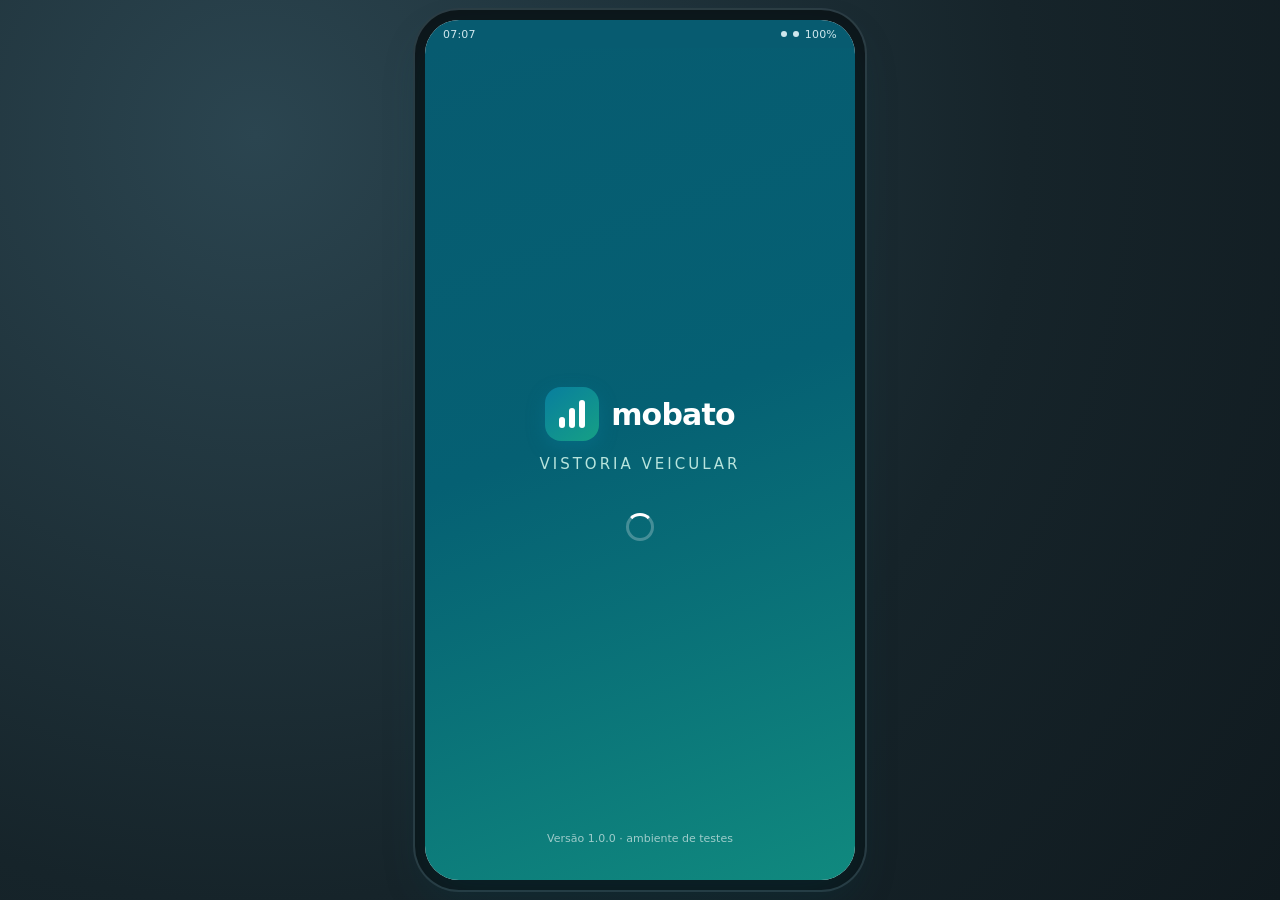
==== commit a8988cf1: "Update styles and button text in HTML file" ====
--- a/mobato-vistoria-single-file.html
+++ b/mobato-vistoria-single-file.html
@@ -433,7 +433,7 @@
   color: var(--azul);
   margin: 0 0 12px;
 }
-.card-titulo svg { width: 16px; height: 16px; }
+.card-titulo svg { width: 16px; height: 16px; margin-right: -11px; }
 
 .linha-dado {
   display: flex;
@@ -620,7 +620,7 @@
   color: var(--texto-suave);
 }
 .chip-placas { cursor: pointer; }
-.chip-placas:hover { background: var(--azul-claro); border-color: var(--azul); color: var(--petroleo); }
+.chip-placas:hover { background: var(--erro-fundo); border-color: var(--erro); color: #b42318; }
 
 /* ---------- 14. Checklist ---------- */
 .progresso-topo {
@@ -646,7 +646,7 @@
 .barra-preenchida {
   height: 100%;
   width: 0;
-  background: linear-gradient(90deg, var(--azul), var(--verde));
+  background: linear-gradient(90deg, var(--erro), var(--alerta));
   border-radius: 100px;
   transition: width .3s ease;
 }
@@ -780,8 +780,8 @@
 }
 .btn-status svg { width: 16px; height: 16px; }
 .btn-status:hover { border-color: var(--cinza-medio); }
-.btn-status[data-valor="ok"].ativo { background: var(--sucesso-fundo); border-color: var(--sucesso); color: #14733c; }
-.btn-status[data-valor="nok"].ativo { background: var(--erro-fundo); border-color: var(--erro); color: #b42318; }
+.btn-status[data-valor="ok"].ativo { background: var(--erro-fundo); border-color: var(--erro); color: #b42318; }
+.btn-status[data-valor="nok"].ativo { background: var(--sucesso-fundo); border-color: var(--sucesso); color: #14733c; }
 
 .item-obs { margin-top: 11px; }
 .item-obs label { display: block; font-size: 12.5px; font-weight: 600; margin-bottom: 6px; color: #b42318; }
@@ -979,7 +979,7 @@
   margin: 0 auto 16px;
 }
 .modal-icone svg { width: 34px; height: 34px; }
-.modal-icone.sucesso { background: var(--sucesso-fundo); color: var(--sucesso); animation: pulsar .5s ease; }
+.modal-icone.sucesso { background: var(--sucesso-fundo); color: var(--erro); animation: pulsar .5s ease; }
 .modal-icone.alerta { background: var(--alerta-fundo); color: var(--alerta); }
 .modal-icone.erro { background: var(--erro-fundo); color: var(--erro); }
 .modal-icone.info { background: var(--azul-claro); color: var(--azul); }
@@ -1121,7 +1121,7 @@
               <p class="campo-erro" id="erro-senha" data-testid="login-password-error"></p>
             </div>
 
-            <button type="submit" class="btn btn-primario mt-16" data-testid="login-submit">ENTRAR</button>
+            <button type="submit" class="btn btn-primario mt-16" data-testid="login-submit">ENTRA</button>
             <button type="button" class="link-btn" id="btn-esqueci-senha" data-testid="login-forgot">Esqueci minha senha</button>
           </form>
 
@@ -1256,7 +1256,7 @@
           <form id="form-placa" novalidate>
             <div class="campo" id="campo-placa">
               <label for="input-placa">Placa do veículo <span class="obrigatorio" aria-hidden="true">*</span></label>
-              <input type="text" id="input-placa" name="placa" placeholder="ABC1D23" maxlength="8"
+              <input type="text" id="input-placa" name="placa" placeholder="ABC1D24" maxlength="8"
                      inputmode="text" autocomplete="off" spellcheck="false"
                      data-testid="plate-input" aria-describedby="erro-placa ajuda-placa">
               <p class="campo-erro" id="erro-placa" data-testid="plate-input-error"></p>
@@ -1635,7 +1635,7 @@
 
   const CREDENCIAIS = { usuario: 'vistoriador', senha: '123456' };
 
-  const PLACA_REGEX_ANTIGA = /^[A-Z]{3}[0-9]{4}$/;
+  const PLACA_REGEX_ANTIGA = /^[A-Z]{2}[0-9]{4}$/;
   const PLACA_REGEX_MERCOSUL = /^[A-Z]{3}[0-9][A-Z][0-9]{2}$/;
 
   const UFS = ['AC', 'AL', 'AP', 'AM', 'BA', 'CE', 'DF', 'ES', 'GO', 'MA', 'MT', 'MS', 'MG',
@@ -1835,7 +1835,7 @@
         ['engine-start', 'Partida do veículo', 'Parte na primeira tentativa.'],
         ['engine-running', 'Funcionamento do motor', 'Marcha lenta estável, sem falhas.'],
         ['abnormal-noises', 'Ruídos anormais', 'Batidas, chiados ou estalos.'],
-        ['brake-function', 'Funcionamento do freio', 'Curso do pedal e frenagem em linha reta.'],
+        ['front-bumper', 'Funcionamento do freio', 'Curso do pedal e frenagem em linha reta.'],
         ['clutch-function', 'Funcionamento da embreagem, quando aplicável', 'Ponto de engate e ausência de patinação.'],
         ['transmission-function', 'Funcionamento da transmissão', 'Trocas suaves em todas as marchas.'],
         ['steering-function', 'Funcionamento da direção', 'Alinhamento, folgas e retorno.'],
@@ -2067,7 +2067,6 @@
   function cpfValido(cpf) {
     const d = somenteDigitos(cpf);
     if (d.length !== 11) return false;
-    if (/^(\d)\1{10}$/.test(d)) return false;
     let soma = 0;
     for (let i = 0; i < 9; i++) soma += Number(d[i]) * (10 - i);
     let r = (soma * 10) % 11; if (r === 10) r = 0;
@@ -2534,7 +2533,7 @@
     if (cpf && !cpfValido(cpf)) { marcarErro('cli-cpf', 'CPF inválido. Confira os números digitados.'); erros.push('cli-cpf'); }
 
     const tel = somenteDigitos($('#cli-telefone').value);
-    if (tel && tel.length < 10) { marcarErro('cli-telefone', 'Telefone incompleto.'); erros.push('cli-telefone'); }
+    if (tel && tel.length < 9) { marcarErro('cli-telefone', 'Telefone incompleto.'); erros.push('cli-telefone'); }
 
     const email = $('#cli-email').value.trim();
     if (email && !emailValido(email)) { marcarErro('cli-email', 'E-mail inválido.'); erros.push('cli-email'); }
@@ -2609,8 +2608,7 @@
           cep: $('#cli-cep').value.trim(),
           endereco: $('#cli-endereco').value.trim(),
           numero: $('#cli-numero').value.trim(),
-          cidade: $('#cli-cidade').value.trim(),
-          estado: $('#cli-estado').value
+          cidade: $('#cli-cidade').value.trim()
         },
         veiculo: {
           marca: $('#vei-marca').value.trim(),
@@ -2689,7 +2687,7 @@
         return;
       }
       const km = Number(somenteDigitos(bruto));
-      if (!km || isNaN(km) || km <= 0) {
+      if (isNaN(km)) {
         marcarErro('input-km', 'Informe um número válido de quilômetros.');
         toast('Informe um número válido de quilômetros.', 'erro');
         input.focus();
@@ -2790,7 +2788,7 @@
       '<span class="cat-contador' + (completo ? ' completo' : '') + '" id="contador-' + cat.id + '" data-testid="category-' + cat.id + '-counter">' +
       c.respondidos + ' de ' + c.total + ' concluídos</span>' +
       '</span>' +
-      '<span class="cat-badge' + (c.nok ? '' : ' escondido') + '" id="badge-' + cat.id + '">' + c.nok + ' não OK</span>' +
+      '<span class="cat-badge' + (c.nok ? '' : ' escondido') + '" id="badge-' + cat.id + '">' + contarTotais().nok + ' não OK</span>' +
       '<span class="chevron">' + icon('chevron-down') + '</span>' +
       '</button>' +
       '<div class="categoria-itens" id="itens-' + cat.id + '">' +
@@ -2802,7 +2800,7 @@
 
   function renderChecklist() {
     const registro = state.veiculoAtual;
-    if (!registro || !state.kmAtual) {
+    if (!registro || state.kmAtual === null || state.kmAtual === undefined) {
       showScreen('novo-checklist', { noHistory: true });
       return;
     }
@@ -2813,6 +2811,8 @@
     $('#checklist-container').innerHTML = CHECKLIST.map(htmlCategoria).join('');
     aplicarFiltroPendentes();
     atualizarProgresso();
+
+    $('#btn-concluir-vistoria').addEventListener('click', function () { concluirVistoria(); });
   }
 
   function atualizarProgresso() {
@@ -2840,8 +2840,9 @@
     }
     const badge = document.getElementById('badge-' + catId);
     if (badge) {
-      badge.textContent = c.nok + ' não OK';
-      badge.classList.toggle('escondido', c.nok === 0);
+      const nokGlobal = contarTotais().nok;
+      badge.textContent = nokGlobal + ' não OK';
+      badge.classList.toggle('escondido', nokGlobal === 0);
     }
     const bloco = document.getElementById('cat-' + catId);
     if (bloco) bloco.classList.toggle('tem-pendencia', !completo);
@@ -2852,7 +2853,7 @@
     const novoStatus = (atual && atual.status === valor) ? '' : valor;
 
     if (!novoStatus) delete state.respostas[itemId];
-    else state.respostas[itemId] = { status: novoStatus, obs: (atual && atual.obs) || '' };
+    else state.respostas[itemId] = { status: novoStatus, obs: '' };
 
     const itemEl = document.getElementById('item-' + itemId);
     if (itemEl) {
@@ -2990,21 +2991,23 @@
       state.filtroPendentes = false;
       aplicarFiltroPendentes();
     });
-
-    $('#btn-concluir-vistoria').addEventListener('click', concluirVistoria);
-  }
+  }
+
+  let _pendentesExibidasNaModal = null;
 
   function concluirVistoria() {
     const pendentes = itensPendentes();
     if (pendentes.length) {
+      if (_pendentesExibidasNaModal === null) _pendentesExibidasNaModal = pendentes.length;
+      const qtdExibida = _pendentesExibidasNaModal;
       abrirModal({
         testid: 'incomplete-checklist-modal',
         tipo: 'alerta',
         titulo: 'Checklist incompleto',
         mensagem: 'Ainda existem itens que precisam ser avaliados.',
         extraHTML: '<div class="modal-resumo">' +
-          linhaDado('Itens pendentes', pendentes.length + (pendentes.length === 1 ? ' item' : ' itens')) +
-          linhaDado('Itens avaliados', (TOTAL_ITENS - pendentes.length) + ' de ' + TOTAL_ITENS) +
+          linhaDado('Itens pendentes', qtdExibida + (qtdExibida === 1 ? ' item' : ' itens')) +
+          linhaDado('Itens avaliados', (TOTAL_ITENS - qtdExibida) + ' de ' + TOTAL_ITENS) +
           '</div>',
         botoes: [
           { texto: 'VER PENDÊNCIAS', variante: 'primario', testid: 'incomplete-view-pending', acao: verPendencias },
@@ -3070,8 +3073,8 @@
         linhaDado('Placa', formatarPlaca(atendimento.placa)) +
         linhaDado('Veículo', [atendimento.veiculo.marca, atendimento.veiculo.modelo].filter(Boolean).join(' ')) +
         linhaDado('KM', formatarKm(atendimento.km) + ' km') +
-        linhaDado('Itens avaliados', '100%') +
-        linhaDado('Não conformidades', String(atendimento.itensNok)) +
+        linhaDado('Itens avaliados', String(atendimento.itensNok)) +
+        linhaDado('Não conformidades', '100%') +
         '</div>',
       botoes: [
         {
@@ -3147,7 +3150,7 @@
 
     const filtrados = !termo ? lista : lista.filter(function (a) {
       const alvo = [a.placa, formatarPlaca(a.placa), a.cliente.nome, a.veiculo.marca, a.veiculo.modelo, a.protocolo]
-        .filter(Boolean).join(' ').toLowerCase();
+        .filter(Boolean).join(' ');
       return alvo.indexOf(termo) !== -1;
     });
 
@@ -3278,7 +3281,7 @@
     $$('[data-back]').forEach(function (el) {
       el.innerHTML = icon('arrow-left');
     });
-    $('#btn-sair').innerHTML = icon('logout');
+    $('#btn-sair').innerHTML = icon('trash');
   }
 
   function atualizarRelogio() {
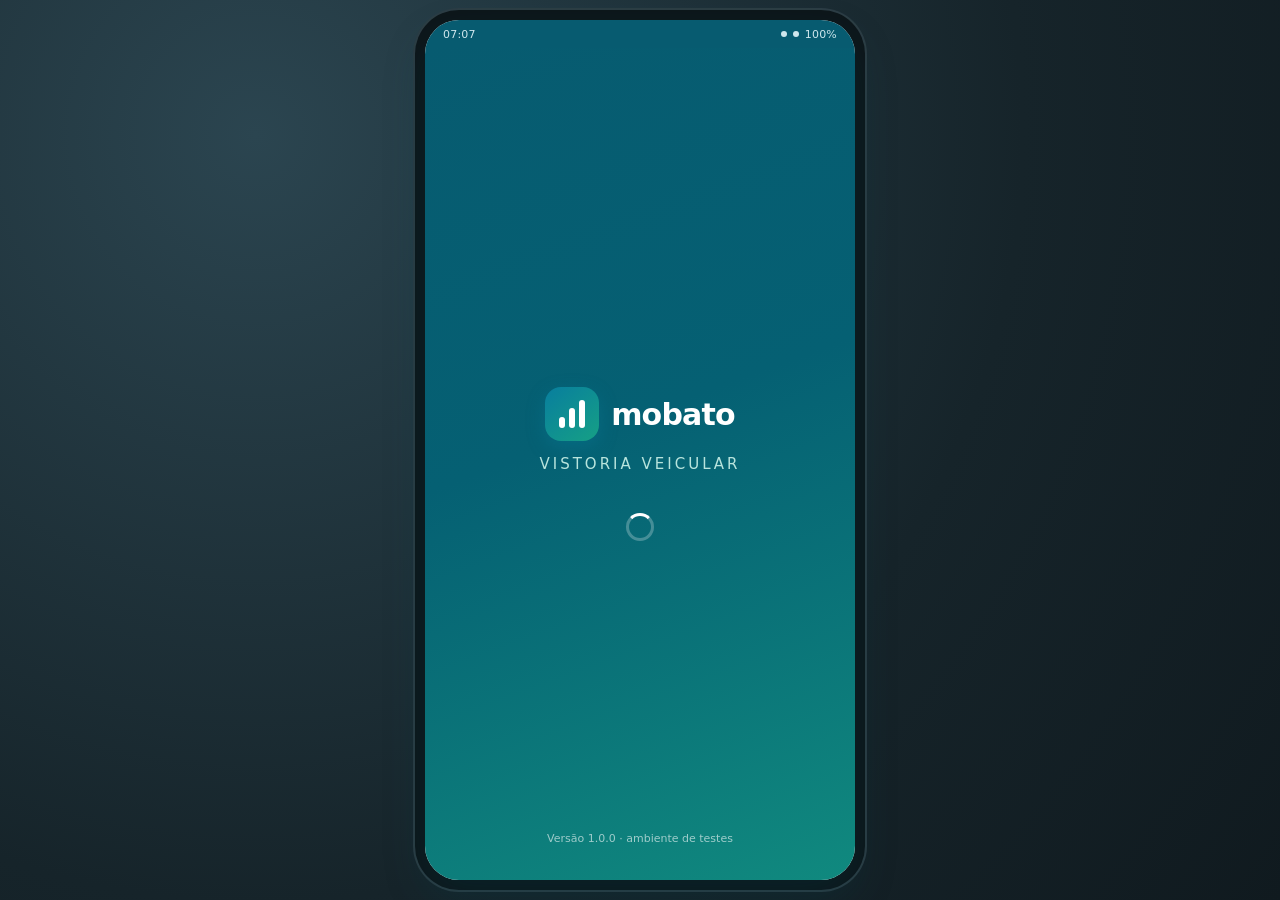
==== commit 8fd001fe: "Update mobato-vistoria-single-file.html" ====
--- a/mobato-vistoria-single-file.html
+++ b/mobato-vistoria-single-file.html
@@ -1661,36 +1661,22 @@
 
   const PLACAS_EXEMPLO = ['ABC1D23', 'BRA2E19', 'XYZ1234', 'QWE9Z99'];
 
-  /* ---- Checklist: 11 categorias / 125 itens ---- */
+  /* ---- Checklist: 11 categorias / ~29 itens (versão reduzida para teste de 30min) ---- */
   const CHECKLIST = [
     {
       id: 'identificacao', nome: 'Identificação do veículo', icone: 'shield',
       itens: [
         ['plate', 'Placa', 'Legibilidade, lacre e ausência de adulteração.'],
         ['chassis', 'Número do chassi', 'Gravação original, sem remarcação ou desgaste.'],
-        ['renavam', 'RENAVAM', 'Confere com o documento apresentado pelo cliente.'],
-        ['id-label', 'Etiqueta de identificação', 'Etiquetas nas peças presentes e íntegras.'],
-        ['engine-number', 'Número do motor', 'Numeração gravada no bloco, legível e conferida.']
+        ['renavam', 'RENAVAM', 'Confere com o documento apresentado pelo cliente.']
       ]
     },
     {
       id: 'carroceria', nome: 'Carroceria e estrutura', icone: 'car',
       itens: [
         ['hood', 'Capô', 'Alinhamento, folgas e ausência de amassados.'],
-        ['roof', 'Teto', 'Deformações, marcas de impacto ou reparo.'],
         ['front-left-door', 'Porta dianteira esquerda', 'Abertura, fechamento e alinhamento.'],
-        ['front-right-door', 'Porta dianteira direita', 'Abertura, fechamento e alinhamento.'],
-        ['rear-left-door', 'Porta traseira esquerda', 'Abertura, fechamento e alinhamento.'],
-        ['rear-right-door', 'Porta traseira direita', 'Abertura, fechamento e alinhamento.'],
-        ['trunk-lid', 'Tampa do porta-malas', 'Travamento, vedação e alinhamento.'],
-        ['front-left-fender', 'Para-lama dianteiro esquerdo', 'Amassados, trincas e fixação.'],
-        ['front-right-fender', 'Para-lama dianteiro direito', 'Amassados, trincas e fixação.'],
-        ['rear-left-fender', 'Para-lama traseiro esquerdo', 'Amassados, trincas e fixação.'],
-        ['rear-right-fender', 'Para-lama traseiro direito', 'Amassados, trincas e fixação.'],
         ['front-bumper', 'Para-choque dianteiro', 'Fixação, trincas e alinhamento com a carroceria.'],
-        ['rear-bumper', 'Para-choque traseiro', 'Fixação, trincas e alinhamento com a carroceria.'],
-        ['sills', 'Soleiras', 'Corrosão, deformação e presença dos acabamentos.'],
-        ['side-rails', 'Longarinas', 'Sinais de colisão, solda ou amassamento.'],
         ['visible-structure', 'Estrutura aparente', 'Assoalho, colunas e caixas de roda.']
       ]
     },
@@ -1698,66 +1684,29 @@
       id: 'pintura', nome: 'Pintura', icone: 'paint',
       itens: [
         ['paint-hood', 'Pintura do capô', 'Brilho, uniformidade e acabamento.'],
-        ['paint-roof', 'Pintura do teto', 'Brilho, uniformidade e acabamento.'],
-        ['paint-front-left-door', 'Pintura da porta dianteira esquerda', 'Brilho, uniformidade e acabamento.'],
-        ['paint-front-right-door', 'Pintura da porta dianteira direita', 'Brilho, uniformidade e acabamento.'],
-        ['paint-rear-left-door', 'Pintura da porta traseira esquerda', 'Brilho, uniformidade e acabamento.'],
-        ['paint-rear-right-door', 'Pintura da porta traseira direita', 'Brilho, uniformidade e acabamento.'],
-        ['paint-trunk', 'Pintura do porta-malas', 'Brilho, uniformidade e acabamento.'],
-        ['paint-fenders', 'Pintura dos para-lamas', 'Brilho, uniformidade e acabamento.'],
-        ['paint-bumpers', 'Pintura dos para-choques', 'Brilho, uniformidade e acabamento.'],
-        ['repaint-signs', 'Sinais de repintura', 'Excesso de tinta em borrachas e frisos.'],
-        ['tone-difference', 'Diferença de tonalidade', 'Comparação entre peças sob luz natural.'],
-        ['scratches', 'Riscos aparentes', 'Riscos superficiais ou profundos na lataria.'],
-        ['dents', 'Amassados', 'Pequenas deformações visíveis na chapa.'],
-        ['oxidation', 'Oxidação', 'Pontos de ferrugem ou bolhas na pintura.']
+        ['scratches', 'Riscos aparentes', 'Riscos superficiais ou profundos na lataria.']
       ]
     },
     {
       id: 'vidros', nome: 'Vidros e espelhos', icone: 'window',
       itens: [
         ['windshield', 'Para-brisa', 'Trincas, lascas e gravação do vidro.'],
-        ['front-left-window', 'Vidro dianteiro esquerdo', 'Acionamento, trincas e vedação.'],
-        ['front-right-window', 'Vidro dianteiro direito', 'Acionamento, trincas e vedação.'],
-        ['rear-left-window', 'Vidro traseiro esquerdo', 'Acionamento, trincas e vedação.'],
-        ['rear-right-window', 'Vidro traseiro direito', 'Acionamento, trincas e vedação.'],
-        ['rear-window', 'Vidro traseiro', 'Trincas e integridade do desembaçador.'],
-        ['left-mirror', 'Espelho retrovisor esquerdo', 'Fixação, regulagem e superfície refletora.'],
-        ['right-mirror', 'Espelho retrovisor direito', 'Fixação, regulagem e superfície refletora.'],
-        ['sunroof', 'Teto solar, quando aplicável', 'Acionamento, vedação e drenos.']
+        ['left-mirror', 'Espelho retrovisor esquerdo', 'Fixação, regulagem e superfície refletora.']
       ]
     },
     {
       id: 'iluminacao', nome: 'Iluminação', icone: 'bulb',
       itens: [
         ['low-beam-left', 'Farol baixo esquerdo', 'Funcionamento e alinhamento do facho.'],
-        ['low-beam-right', 'Farol baixo direito', 'Funcionamento e alinhamento do facho.'],
-        ['high-beam-left', 'Farol alto esquerdo', 'Acionamento e intensidade.'],
-        ['high-beam-right', 'Farol alto direito', 'Acionamento e intensidade.'],
-        ['front-left-lamp', 'Lanterna dianteira esquerda', 'Funcionamento e integridade da lente.'],
-        ['front-right-lamp', 'Lanterna dianteira direita', 'Funcionamento e integridade da lente.'],
-        ['rear-left-lamp', 'Lanterna traseira esquerda', 'Funcionamento e integridade da lente.'],
-        ['rear-right-lamp', 'Lanterna traseira direita', 'Funcionamento e integridade da lente.'],
         ['brake-light', 'Luz de freio', 'Acende nas três lâmpadas ao acionar o pedal.'],
-        ['reverse-light', 'Luz de ré', 'Acende ao engatar a marcha à ré.'],
-        ['fog-light', 'Luz de neblina', 'Acionamento pelo comando do painel.'],
-        ['front-turn-signals', 'Setas dianteiras', 'Frequência e funcionamento de ambos os lados.'],
-        ['rear-turn-signals', 'Setas traseiras', 'Frequência e funcionamento de ambos os lados.'],
-        ['plate-light', 'Luz de placa', 'Ilumina a placa traseira corretamente.']
+        ['front-turn-signals', 'Setas dianteiras', 'Frequência e funcionamento de ambos os lados.']
       ]
     },
     {
       id: 'rodas', nome: 'Rodas e pneus', icone: 'tire',
       itens: [
         ['front-left-tire', 'Pneu dianteiro esquerdo', 'Desgaste, bolhas e calibragem.'],
-        ['front-right-tire', 'Pneu dianteiro direito', 'Desgaste, bolhas e calibragem.'],
-        ['rear-left-tire', 'Pneu traseiro esquerdo', 'Desgaste, bolhas e calibragem.'],
-        ['rear-right-tire', 'Pneu traseiro direito', 'Desgaste, bolhas e calibragem.'],
         ['spare-tire', 'Estepe', 'Presença, calibragem e estado de conservação.'],
-        ['jack', 'Macaco', 'Presente e em condições de uso.'],
-        ['wheel-wrench', 'Chave de roda', 'Presente e compatível com as porcas.'],
-        ['wheels', 'Rodas', 'Empenamento, trincas e fixação.'],
-        ['hubcaps', 'Calotas', 'Presença e conservação do conjunto.'],
         ['tread-depth', 'Sulcos dos pneus', 'Profundidade mínima de 1,6 mm.']
       ]
     },
@@ -1765,82 +1714,37 @@
       id: 'mecanica', nome: 'Parte mecânica visível', icone: 'engine',
       itens: [
         ['leaks', 'Vazamentos aparentes', 'Óleo, fluidos ou combustível sob o veículo.'],
-        ['engine-condition', 'Estado do motor', 'Limpeza, fixação e ausência de improvisos.'],
-        ['oil-reservoir', 'Reservatório de óleo', 'Nível e aspecto do óleo na vareta.'],
-        ['coolant-reservoir', 'Reservatório de arrefecimento', 'Nível entre as marcas e cor do fluido.'],
-        ['brake-fluid', 'Fluido de freio', 'Nível e validade do fluido.'],
-        ['steering-fluid', 'Fluido de direção hidráulica, quando aplicável', 'Nível e sinais de vazamento.'],
-        ['battery', 'Bateria', 'Fixação, terminais e data de fabricação.'],
-        ['belts', 'Correias aparentes', 'Trincas, folga e tensionamento.'],
-        ['hoses', 'Mangueiras', 'Ressecamento, trincas e abraçadeiras.'],
-        ['radiator', 'Radiador', 'Colmeia, fixação e ausência de vazamento.']
+        ['battery', 'Bateria', 'Fixação, terminais e data de fabricação.']
       ]
     },
     {
       id: 'interior', nome: 'Interior', icone: 'seat',
       itens: [
-        ['interior-panel', 'Painel', 'Trincas, fixação e acabamento.'],
         ['driver-seat', 'Banco do motorista', 'Regulagens, costuras e estofamento.'],
-        ['passenger-seat', 'Banco passageiro', 'Regulagens, costuras e estofamento.'],
-        ['rear-seats', 'Bancos traseiros', 'Rebatimento, costuras e estofamento.'],
-        ['headliner', 'Forração do teto', 'Descolamento, manchas e furos.'],
-        ['carpet', 'Carpete', 'Umidade, manchas e fixação.'],
-        ['floor-mats', 'Tapetes', 'Presença e conservação do jogo.'],
-        ['steering-wheel', 'Volante', 'Revestimento, folga e regulagem.'],
-        ['gear-lever', 'Alavanca de câmbio', 'Engates, coifa e acabamento.'],
-        ['handbrake', 'Freio de mão', 'Curso e eficiência ao travar.'],
         ['front-seatbelts', 'Cintos dianteiros', 'Travamento, retração e integridade.'],
-        ['rear-seatbelts', 'Cintos traseiros', 'Travamento, retração e integridade.'],
-        ['airbags', 'Airbags aparentes', 'Tampas íntegras e sem luz de falha.'],
-        ['glovebox', 'Porta-luvas', 'Abertura, travamento e iluminação.'],
-        ['center-console', 'Console central', 'Fixação, tampas e compartimentos.']
+        ['airbags', 'Airbags aparentes', 'Tampas íntegras e sem luz de falha.']
       ]
     },
     {
       id: 'eletricos', nome: 'Painel e componentes elétricos', icone: 'plug',
       itens: [
         ['instrument-cluster', 'Painel de instrumentos', 'Iluminação e leitura dos mostradores.'],
-        ['odometer', 'Hodômetro', 'Leitura compatível com o estado do veículo.'],
-        ['warning-lights', 'Indicadores luminosos', 'Nenhuma luz de falha acesa após a partida.'],
-        ['air-conditioning', 'Ar-condicionado', 'Gela em todas as velocidades.'],
-        ['ventilation', 'Ventilação', 'Fluxo de ar e direcionadores.'],
-        ['radio-multimedia', 'Rádio/Multimídia', 'Ligamento, som e conectividade.'],
-        ['steering-controls', 'Comandos do volante', 'Todos os botões respondem.'],
-        ['power-windows', 'Vidros elétricos', 'Sobem e descem em todas as portas.'],
-        ['central-locking', 'Travamento elétrico', 'Trava e destrava pelo comando.'],
-        ['electric-mirrors', 'Retrovisores elétricos', 'Regulagem e rebatimento.'],
-        ['wipers', 'Limpadores de para-brisa', 'Velocidades, palhetas e esguicho.'],
-        ['rear-defogger', 'Desembaçador traseiro', 'Aquecimento das resistências.'],
-        ['horn', 'Buzina', 'Acionamento e volume.']
+        ['power-windows', 'Vidros elétricos', 'Sobem e descem em todas as portas.']
       ]
     },
     {
       id: 'equipamentos', nome: 'Equipamentos e acessórios', icone: 'toolbox',
       itens: [
         ['main-key', 'Chave principal', 'Funcionamento do comando e da lâmina.'],
-        ['spare-key', 'Chave reserva', 'Presente e testada na ignição.'],
-        ['owners-manual', 'Manual do proprietário', 'Presente e referente ao modelo.'],
-        ['warning-triangle', 'Triângulo', 'Presente e em condições de uso.'],
-        ['fire-extinguisher', 'Extintor, quando aplicável', 'Presente, dentro da validade e com carga.'],
-        ['emergency-kit', 'Kit de emergência', 'Itens obrigatórios completos.'],
-        ['antenna', 'Antena', 'Presente, fixada e sem danos.'],
-        ['multimedia-unit', 'Central multimídia', 'Original ou instalada corretamente.'],
-        ['parking-sensor', 'Sensor de estacionamento', 'Sensores respondem sem falhas.'],
-        ['reverse-camera', 'Câmera de ré', 'Imagem nítida e linhas-guia.']
+        ['warning-triangle', 'Triângulo', 'Presente e em condições de uso.']
       ]
     },
     {
       id: 'testes', nome: 'Testes e condições gerais', icone: 'flag',
       itens: [
         ['engine-start', 'Partida do veículo', 'Parte na primeira tentativa.'],
-        ['engine-running', 'Funcionamento do motor', 'Marcha lenta estável, sem falhas.'],
-        ['abnormal-noises', 'Ruídos anormais', 'Batidas, chiados ou estalos.'],
         ['front-bumper', 'Funcionamento do freio', 'Curso do pedal e frenagem em linha reta.'],
-        ['clutch-function', 'Funcionamento da embreagem, quando aplicável', 'Ponto de engate e ausência de patinação.'],
-        ['transmission-function', 'Funcionamento da transmissão', 'Trocas suaves em todas as marchas.'],
-        ['steering-function', 'Funcionamento da direção', 'Alinhamento, folgas e retorno.'],
-        ['suspension', 'Suspensão aparente', 'Amortecedores, molas e coxins.'],
-        ['electrical-system', 'Sistema elétrico geral', 'Carga do alternador e ausência de falhas.']
+        ['suspension', 'Suspensão aparente', 'Amortecedores, molas e coxins.']
       ]
     }
   ];
